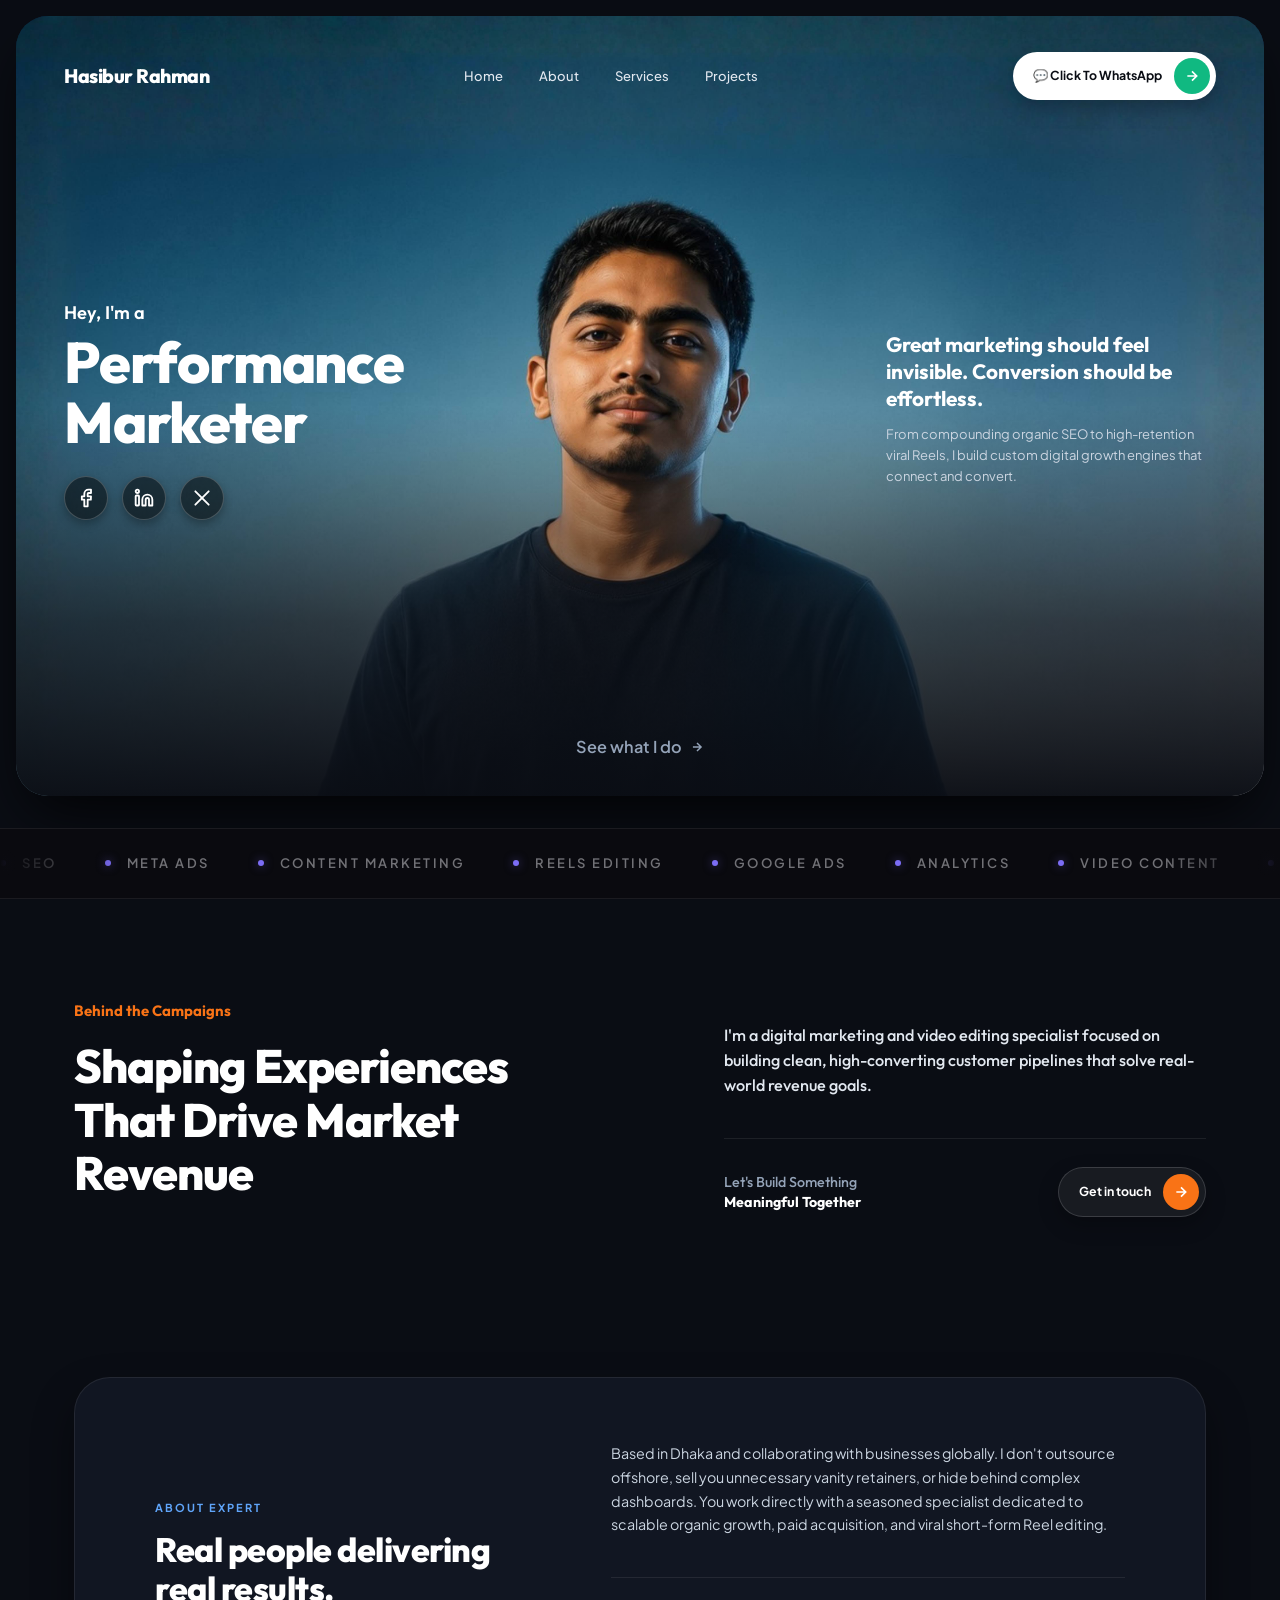
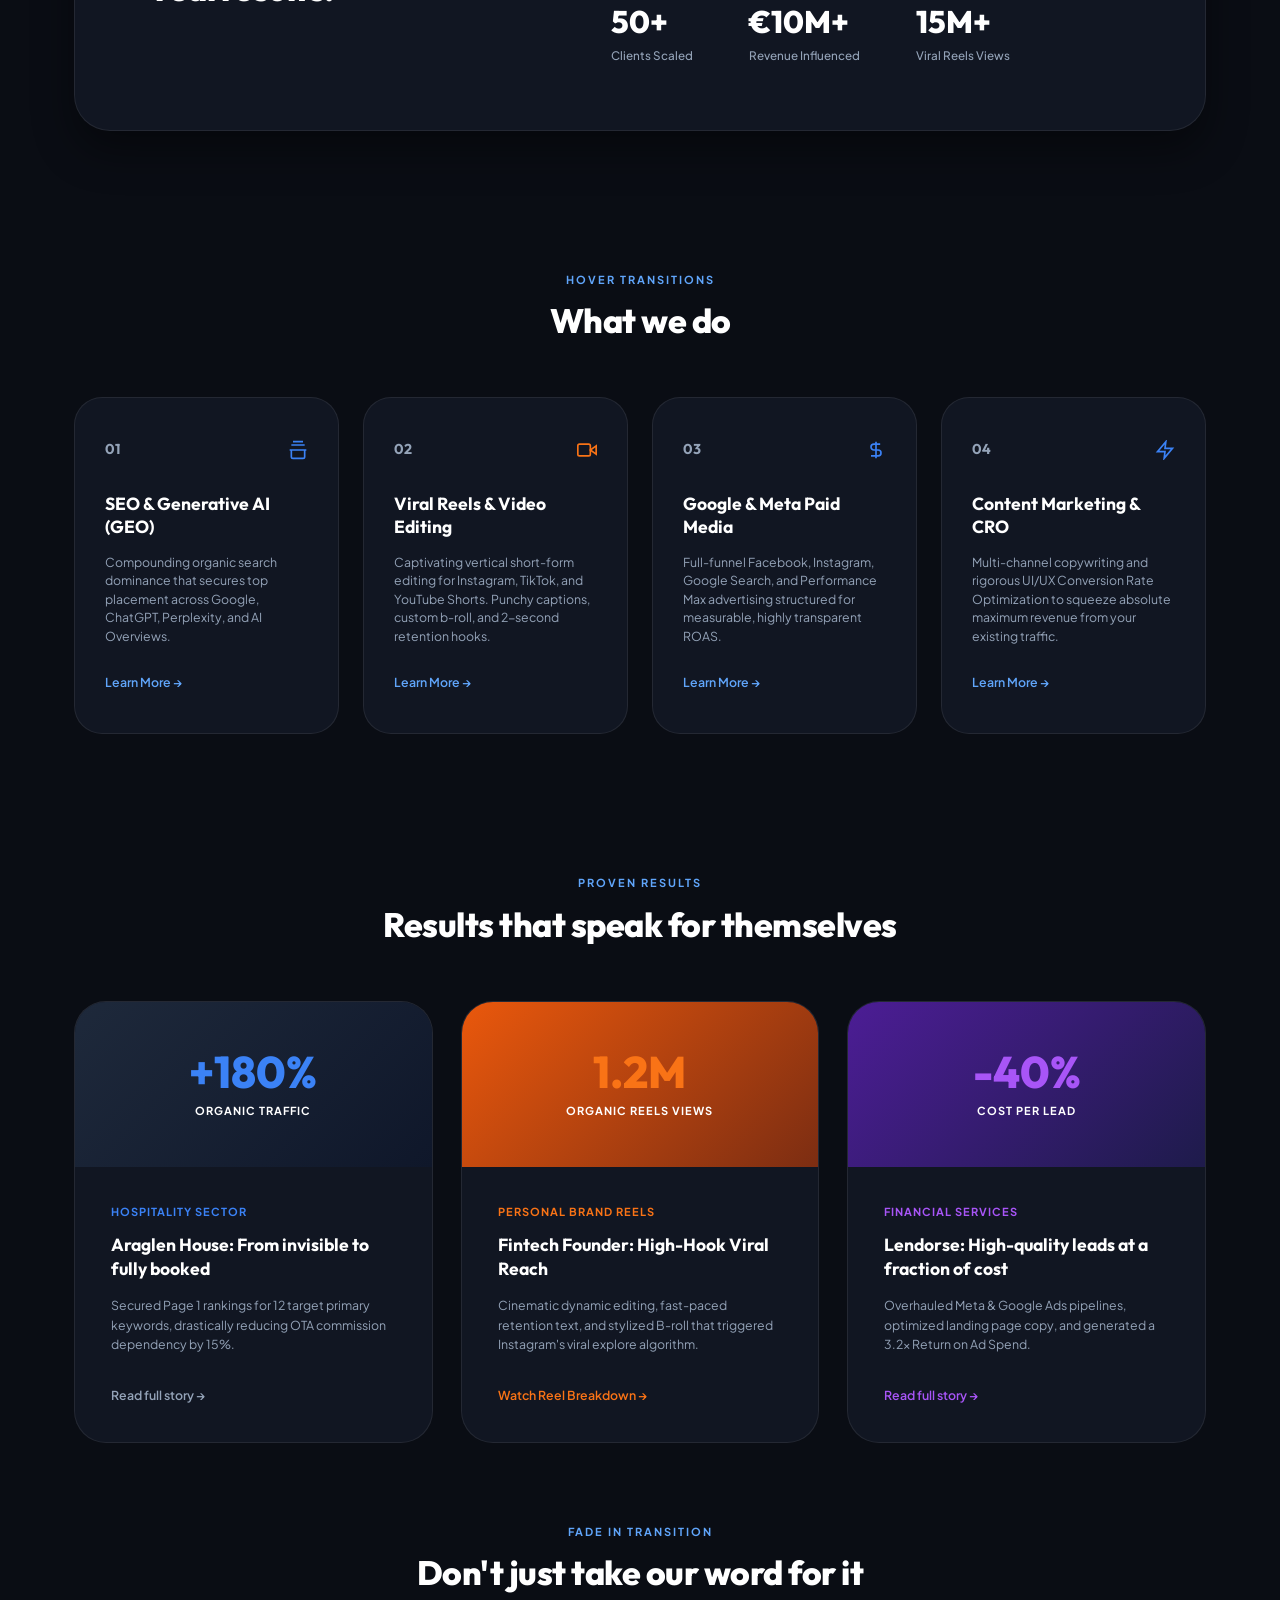
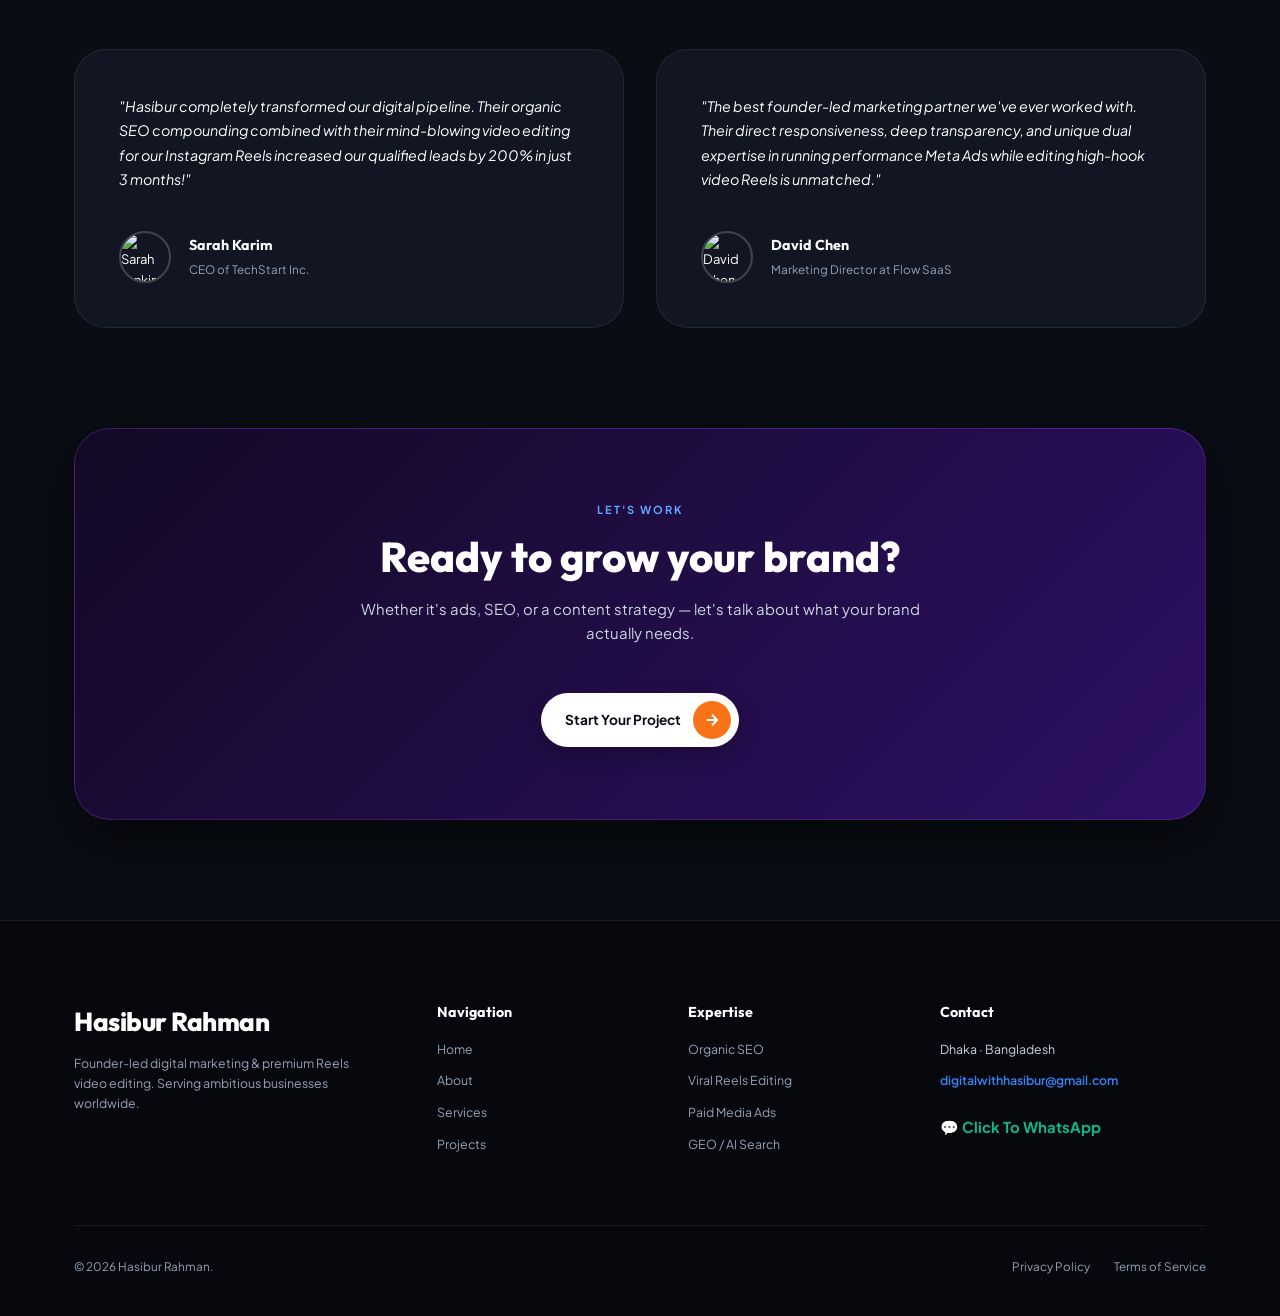
==== index.html @ 4df917c3 "Add files via upload" ====
<!DOCTYPE html>
<html lang="en">

<head>
  <meta charset="UTF-8">
  <meta name="viewport" content="width=device-width, initial-scale=1.0">
  <title>Hasibur Rahman — Digital Marketing & Viral Reels Expert</title>

  <!-- Main Stylesheet -->
  <link rel="stylesheet" href="./css/style.css">

  <!-- Favicon -->
  <link rel="icon" type="image/png" href="./assets/favicon.png">
</head>

<body>

  <!-- --- HERO BANNER SECTION --- -->
  <section class="hero-wrapper-section">
    <div class="hero-banner-card">

      <!-- User's Original Picture as Majestic Backdrop -->
      <img src="./assets/final.png" alt="Digital Marketing and Reels Expert" class="hero-bg-img">

      <!-- Subtle bottom gradient to blend smoothly into website body -->
      <div class="hero-bottom-gradient"></div>

      <!-- Content Overlay Layer -->
      <div class="hero-content-wrapper">

        <!-- Navbar -->
        <header class="hero-navbar">
          <a href="#" class="hero-logo">Hasibur Rahman</a>

          <nav class="hero-nav-links">
            <a href="#">Home</a>
            <a href="#about">About</a>
            <a href="#services">Services</a>
            <a href="#work">Projects</a>
          </nav>

          <div class="hero-nav-right">
            <a href="https://wa.me/8801719730099" target="_blank" class="hero-cta-btn">
              <span>💬 Click To WhatsApp</span>
              <span class="btn-circle-orange" style="background: #10b981;">
                <svg xmlns="http://www.w3.org/2000/svg" width="16" height="16" viewBox="0 0 24 24" fill="none"
                  stroke="currentColor" stroke-width="2.5">
                  <path d="M5 12h14M12 5l7 7-7 7" />
                </svg>
              </span>
            </a>

            <!-- Mobile Hamburger Toggler (Hidden on Desktop) -->
            <button class="mobile-hamburger-btn" aria-label="Toggle Navigation Menu">
              <svg xmlns="http://www.w3.org/2000/svg" width="24" height="24" viewBox="0 0 24 24" fill="none"
                stroke="currentColor" stroke-width="2">
                <path stroke-linecap="round" stroke-linejoin="round" d="M4 6h16M4 12h16M4 18h16" />
              </svg>
            </button>
          </div>
        </header>

        <!-- Expandable Mobile Dropdown Menu -->
        <div class="mobile-dropdown-menu">
          <a href="#" class="dropdown-link">Home</a>
          <a href="#about" class="dropdown-link">About</a>
          <a href="#services" class="dropdown-link">Services</a>
          <a href="#work" class="dropdown-link">Projects</a>
        </div>

        <!-- Middle Hey Row -->
        <div class="hero-body-row">

          <!-- Left Header Text & Social Media Handles -->
          <div class="hero-left-box">
            <p class="hey-text">Hey, I'm a</p>
            <h1 class="main-hero-title">Performance<br class="desktop-br">Marketer</h1>

            <!-- ── Bulletproof Social Media Handles for InfinityFree ── -->
            <div class="social-buttons-container">
              <!-- Facebook -->
              <a href="https://www.facebook.com/hasibur049/" target="_blank" class="social-btn"
                aria-label="Facebook Profile" title="Facebook">
                <svg xmlns="http://www.w3.org/2000/svg" width="18" height="18" viewBox="0 0 24 24" fill="none"
                  stroke="currentColor" stroke-width="2">
                  <path d="M18 2h-3a5 5 0 0 0-5 5v3H7v4h3v8h4v-8h3.8l.2-4h-4V7a1 1 0 0 1 1-1h3z"></path>
                </svg>
                <!-- Bulletproof pure white fallback text if InfinityFree strips SVGs -->
                <span class="social-fallback-text">f</span>
              </a>

              <!-- LinkedIn -->
              <a href="https://www.linkedin.com/in/hasiburdigital/" target="_blank" class="social-btn"
                aria-label="LinkedIn Profile" title="LinkedIn">
                <svg xmlns="http://www.w3.org/2000/svg" width="18" height="18" viewBox="0 0 24 24" fill="none"
                  stroke="currentColor" stroke-width="2">
                  <path d="M16 8a6 6 0 0 1 6 6v7h-4v-7a2 2 0 0 0-2-2 2 2 0 0 0-2 2v7h-4v-7a6 6 0 0 1 6-6z"></path>
                  <rect x="2" y="9" width="4" height="12" rx="1"></rect>
                  <circle cx="4" cy="4" r="2"></circle>
                </svg>
                <span class="social-fallback-text">in</span>
              </a>

              <!-- Twitter / X -->
              <a href="https://twitter.com/twitt_shanto" target="_blank" class="social-btn"
                aria-label="X Twitter Handle" title="X">
                <svg xmlns="http://www.w3.org/2000/svg" width="18" height="18" viewBox="0 0 24 24" fill="none"
                  stroke="currentColor" stroke-width="2">
                  <path d="M4 4l16 16" />
                  <path d="M4 20L20 4" />
                </svg>
                <span class="social-fallback-text">𝕏</span>
              </a>
            </div>
          </div>

          <!-- Scaled Center flex spacer to keep the portrait 100% clear -->
          <div class="hero-center-spacer"></div>

          <!-- Right Philosophy Text -->
          <div class="hero-right-box">
            <h3 class="right-title">Great marketing should feel invisible. Conversion should be effortless.</h3>
            <p class="right-desc">
              From compounding organic SEO to high-retention viral Reels, I build custom digital growth engines that
              connect and convert.
            </p>
          </div>

        </div>

        <!-- Bottom Row Layer -->
        <div class="hero-footer-row">
          <div class="hero-actions">
            <a href="#services" class="btn-ghost">
              See what I do
              <svg width="14" height="14" fill="none" stroke="currentColor" stroke-width="2.5" viewBox="0 0 24 24">
                <path d="M5 12h14M12 5l7 7-7 7" />
              </svg>
            </a>
          </div>
        </div>

      </div>

    </div>
  </section>

  <!-- SERVICES STRIP -->
  <div class="services-strip">
    <div class="strip-inner" id="strip">
      <span class="strip-item"><span class="strip-dot"></span>SEO</span>
      <span class="strip-item"><span class="strip-dot"></span>Meta Ads</span>
      <span class="strip-item"><span class="strip-dot"></span>Content Marketing</span>
      <span class="strip-item"><span class="strip-dot"></span>Reels Editing</span>
      <span class="strip-item"><span class="strip-dot"></span>Google Ads</span>
      <span class="strip-item"><span class="strip-dot"></span>Analytics</span>
      <span class="strip-item"><span class="strip-dot"></span>Video Content</span>
      <!-- Duplicate set for seamless loop -->
      <span class="strip-item"><span class="strip-dot"></span>SEO</span>
      <span class="strip-item"><span class="strip-dot"></span>Meta Ads</span>
      <span class="strip-item"><span class="strip-dot"></span>Content Marketing</span>
      <span class="strip-item"><span class="strip-dot"></span>Reels Editing</span>
      <span class="strip-item"><span class="strip-dot"></span>Google Ads</span>
      <span class="strip-item"><span class="strip-dot"></span>Analytics</span>
      <span class="strip-item"><span class="strip-dot"></span>Video Content</span>
    </div>
  </div>

  <!-- --- SECTION 1: BEHIND THE CAMPAIGNS --- -->
  <section class="behind-campaigns-section">
    <div class="container behind-grid">

      <div class="behind-left">
        <div class="behind-tag">Behind the Campaigns</div>
        <h2 class="behind-title">Shaping Experiences That Drive Market Revenue</h2>
      </div>

      <div class="behind-right">
        <p class="behind-desc">
          I'm a digital marketing and video editing specialist focused on building clean, high-converting customer
          pipelines that solve real-world revenue goals.
        </p>

        <div class="build-together-box">
          <div>
            <h6>Let's Build Something</h6>
            <h6 style="color: white; font-weight: 700;">Meaningful Together</h6>
          </div>

          <a href="#" class="hero-cta-btn open-modal" data-topic="Strategy Request"
            style="background: rgba(255,255,255,0.06); color: white; border: 1px solid rgba(255,255,255,0.15);">
            <span>Get in touch</span>
            <span class="btn-circle-orange">
              <svg xmlns="http://www.w3.org/2000/svg" width="16" height="16" viewBox="0 0 24 24" fill="none"
                stroke="currentColor" stroke-width="2.5">
                <path d="M5 12h14M12 5l7 7-7 7" />
              </svg>
            </span>
          </a>
        </div>
      </div>

    </div>
  </section>

  <!-- --- ABOUT SECTION --- -->
  <section id="about" class="minimal-about-section">
    <div class="container">
      <div class="about-minimal-card">

        <div>
          <span class="mini-tag">About Expert</span>
          <h2 class="minimal-section-title">Real people delivering real results.</h2>
        </div>

        <div>
          <p class="minimal-text-lead">
            Based in Dhaka and collaborating with businesses globally. I don't outsource offshore, sell you unnecessary
            vanity retainers, or hide behind complex dashboards. You work directly with a seasoned specialist dedicated
            to scalable organic growth, paid acquisition, and viral short-form Reel editing.
          </p>

          <!-- Minimal 3 Stat Row -->
          <div class="minimal-stats-row">
            <div class="m-stat">
              <h4>50+</h4>
              <span>Clients Scaled</span>
            </div>
            <div class="m-stat">
              <h4>€10M+</h4>
              <span>Revenue Influenced</span>
            </div>
            <div class="m-stat">
              <h4>15M+</h4>
              <span>Viral Reels Views</span>
            </div>
          </div>
        </div>

      </div>
    </div>
  </section>

  <!-- --- FEATURED SERVICES --- -->
  <section id="services" class="services-minimal-section">
    <div class="container">

      <div class="minimal-section-header">
        <span class="mini-tag">Hover Transitions</span>
        <h2 class="minimal-section-title">What we do</h2>
      </div>

      <!-- 4 Clean Minimal Cards -->
      <div class="services-minimal-grid">

        <div class="service-min-card open-modal" data-topic="SEO & Generative AI">
          <div class="s-card-top">
            <span class="s-num">01</span>
            <span class="s-icon"><svg xmlns="http://www.w3.org/2000/svg" width="20" height="20" viewBox="0 0 24 24"
                fill="none" stroke="currentColor" stroke-width="2">
                <path d="M2 12h20M20 12v8a2 2 0 0 1-2 2H6a2 2 0 0 1-2-2v-8M4 6h16M6 2h12" />
              </svg></span>
          </div>
          <div>
            <h4 class="s-title">SEO & Generative AI (GEO)</h4>
            <p class="s-desc">Compounding organic search dominance that secures top placement across Google, ChatGPT,
              Perplexity, and AI Overviews.</p>
          </div>
          <span class="s-link">Learn More &rarr;</span>
        </div>

        <div class="service-min-card open-modal" data-topic="Viral Reels & Video Editing">
          <div class="s-card-top">
            <span class="s-num">02</span>
            <span class="s-icon" style="color: var(--btn-orange);"><svg xmlns="http://www.w3.org/2000/svg" width="20"
                height="20" viewBox="0 0 24 24" fill="none" stroke="currentColor" stroke-width="2">
                <polygon points="23 7 16 12 23 17 23 7" />
                <rect x="1" y="5" width="15" height="14" rx="2" ry="2" />
              </svg></span>
          </div>
          <div>
            <h4 class="s-title">Viral Reels & Video Editing</h4>
            <p class="s-desc">Captivating vertical short-form editing for Instagram, TikTok, and YouTube Shorts. Punchy
              captions, custom b-roll, and 2-second retention hooks.</p>
          </div>
          <span class="s-link">Learn More &rarr;</span>
        </div>

        <div class="service-min-card open-modal" data-topic="Google Ads & Meta Paid Media">
          <div class="s-card-top">
            <span class="s-num">03</span>
            <span class="s-icon"><svg xmlns="http://www.w3.org/2000/svg" width="20" height="20" viewBox="0 0 24 24"
                fill="none" stroke="currentColor" stroke-width="2">
                <path d="M12 2v20M17 5H9.5a3.5 3.5 0 0 0 0 7h5a3.5 3.5 0 0 1 0 7H6" />
              </svg></span>
          </div>
          <div>
            <h4 class="s-title">Google & Meta Paid Media</h4>
            <p class="s-desc">Full-funnel Facebook, Instagram, Google Search, and Performance Max advertising structured
              for measurable, highly transparent ROAS.</p>
          </div>
          <span class="s-link">Learn More &rarr;</span>
        </div>

        <div class="service-min-card open-modal" data-topic="Content & CRO Pipeline">
          <div class="s-card-top">
            <span class="s-num">04</span>
            <span class="s-icon"><svg xmlns="http://www.w3.org/2000/svg" width="20" height="20" viewBox="0 0 24 24"
                fill="none" stroke="currentColor" stroke-width="2">
                <path d="M13 2L3 14h9l-1 8 10-12h-9l1-8z" />
              </svg></span>
          </div>
          <div>
            <h4 class="s-title">Content Marketing & CRO</h4>
            <p class="s-desc">Multi-channel copywriting and rigorous UI/UX Conversion Rate Optimization to squeeze
              absolute maximum revenue from your existing traffic.</p>
          </div>
          <span class="s-link">Learn More &rarr;</span>
        </div>

      </div>

    </div>
  </section>

  <!-- --- CASE STUDIES & REELS BREAKDOWNS --- -->
  <section id="work" class="work-minimal-section">
    <div class="container">

      <div class="minimal-section-header">
        <span class="mini-tag">Proven Results</span>
        <h2 class="minimal-section-title">Results that speak for themselves</h2>
      </div>

      <!-- 3 Ultra-Clean Cards -->
      <div class="work-minimal-grid">

        <!-- Case Study 1 -->
        <div class="w-min-card open-modal" data-topic="Case Study: Araglen House">
          <div class="w-min-top" style="background: linear-gradient(135deg, #1e293b 0%, #0f172a 100%);">
            <span class="w-highlight">+180%</span>
            <span class="w-sub">Organic Traffic</span>
          </div>
          <div class="w-min-body">
            <div>
              <span class="w-sector">Hospitality Sector</span>
              <h4 class="w-min-title">Araglen House: From invisible to fully booked</h4>
              <p class="w-min-desc">Secured Page 1 rankings for 12 target primary keywords, drastically reducing OTA
                commission dependency by 15%.</p>
            </div>
            <span class="w-min-link">Read full story &rarr;</span>
          </div>
        </div>

        <!-- Case Study 2 -->
        <div class="w-min-card open-modal" data-topic="Reels Breakdown: Tech Influencer">
          <div class="w-min-top" style="background: linear-gradient(135deg, #ea580c 0%, #7c2d12 100%);">
            <span class="w-highlight" style="color: var(--btn-orange);">1.2M</span>
            <span class="w-sub">Organic Reels Views</span>
          </div>
          <div class="w-min-body">
            <div>
              <span class="w-sector" style="color: var(--btn-orange);">Personal Brand Reels</span>
              <h4 class="w-min-title">Fintech Founder: High-Hook Viral Reach</h4>
              <p class="w-min-desc">Cinematic dynamic editing, fast-paced retention text, and stylized B-roll that
                triggered Instagram's viral explore algorithm.</p>
            </div>
            <span class="w-min-link" style="color: var(--btn-orange);">Watch Reel Breakdown &rarr;</span>
          </div>
        </div>

        <!-- Case Study 3 -->
        <div class="w-min-card open-modal" data-topic="Case Study: Lendorse">
          <div class="w-min-top" style="background: linear-gradient(135deg, #4c1d95 0%, #1e1b4b 100%);">
            <span class="w-highlight" style="color: #a855f7;">-40%</span>
            <span class="w-sub">Cost Per Lead</span>
          </div>
          <div class="w-min-body">
            <div>
              <span class="w-sector" style="color: #a855f7;">Financial Services</span>
              <h4 class="w-min-title">Lendorse: High-quality leads at a fraction of cost</h4>
              <p class="w-min-desc">Overhauled Meta & Google Ads pipelines, optimized landing page copy, and generated a
                3.2x Return on Ad Spend.</p>
            </div>
            <span class="w-min-link" style="color: #a855f7;">Read full story &rarr;</span>
          </div>
        </div>

      </div>

    </div>
  </section>

  <!-- --- TESTIMONIALS --- -->
  <section class="testimonials-minimal-section">
    <div class="container">

      <div class="minimal-section-header">
        <span class="mini-tag">Fade In Transition</span>
        <h2 class="minimal-section-title">Don't just take our word for it</h2>
      </div>

      <div class="testimonials-minimal-grid">

        <div class="t-min-card">
          <p class="t-quote">
            "Hasibur completely transformed our digital pipeline. Their organic SEO compounding combined with their
            mind-blowing video editing for our Instagram Reels increased our qualified leads by 200% in just 3 months!"
          </p>
          <div class="t-author">
            <img src="https://images.unsplash.com/photo-1573496359142-b8d87734a5a2?auto=format&fit=crop&w=120&q=80"
              alt="Sarah Jenkins">
            <div>
              <h6>Sarah Karim</h6>
              <span>CEO of TechStart Inc.</span>
            </div>
          </div>
        </div>

        <div class="t-min-card">
          <p class="t-quote">
            "The best founder-led marketing partner we've ever worked with. Their direct responsiveness, deep
            transparency, and unique dual expertise in running performance Meta Ads while editing high-hook video Reels
            is unmatched."
          </p>
          <div class="t-author">
            <img src="https://images.unsplash.com/photo-1560250097-0b93528c311a?auto=format&fit=crop&w=120&q=80"
              alt="David Chen">
            <div>
              <h6>David Chen</h6>
              <span>Marketing Director at Flow SaaS</span>
            </div>
          </div>
        </div>

      </div>

    </div>
  </section>

  <!-- --- CALL TO ACTION --- -->
  <section class="cta-minimal-section">
    <div class="container">
      <div class="cta-minimal-banner">
        <span class="mini-tag">Let's work</span>
        <h2 class="cta-min-title">Ready to grow your brand?</h2>
        <p class="cta-min-desc">Whether it's ads, SEO, or a content strategy — let's talk about what your brand actually needs.</p>

        <a href="#" class="hero-cta-btn open-modal" data-topic="Free Marketing & Reels Audit"
          style="padding: 8px 8px 8px 24px; font-size: 1.05rem; margin-top: 16px;">
          <span>Start Your Project</span>
          <span class="btn-circle-orange" style="width: 38px; height: 38px;">
            <svg xmlns="http://www.w3.org/2000/svg" width="18" height="18" viewBox="0 0 24 24" fill="none"
              stroke="currentColor" stroke-width="2.5">
              <path d="M5 12h14M12 5l7 7-7 7" />
            </svg>
          </span>
        </a>

      </div>
    </div>
  </section>

  <!-- --- FOOTER --- -->
  <footer class="minimal-footer">
    <div class="container">
      <div class="m-footer-top">
        <!-- Column 1: Founder Brand -->
        <div class="m-footer-brand">
          <a href="#" class="hero-logo" style="font-size: 2rem; color: white;">Hasibur Rahman</a>
          <p style="color: var(--text-muted); font-size: 0.95rem; margin-top: 12px; max-width: 280px;">
            Founder-led digital marketing & premium Reels video editing. Serving ambitious businesses worldwide.
          </p>
        </div>

        <!-- Column 2: Navigation -->
        <div class="m-footer-links">
          <h6>Navigation</h6>
          <a href="#">Home</a>
          <a href="#about">About</a>
          <a href="#services">Services</a>
          <a href="#work">Projects</a>
        </div>

        <!-- Column 3: Expertise -->
        <div class="m-footer-links">
          <h6>Expertise</h6>
          <a href="#" class="open-modal" data-topic="Organic SEO">Organic SEO</a>
          <a href="#" class="open-modal" data-topic="Viral Reels Editing">Viral Reels Editing</a>
          <a href="#" class="open-modal" data-topic="Paid Media Ads">Paid Media Ads</a>
          <a href="#" class="open-modal" data-topic="GEO / AI Search">GEO / AI Search</a>
        </div>

        <!-- Column 4: Contact -->
        <div class="m-footer-links">
          <h6>Contact</h6>
          <span style="color: #cbd5e1;">Dhaka · Bangladesh</span>
          <a href="mailto:digitalwithhasibur@gmail.com"
            style="color: var(--primary); font-weight: 600;">digitalwithhasibur@gmail.com</a>
          <!-- Direct WhatsApp Link -->
          <span>
            <a href="https://wa.me/8801719730099" target="_blank"
              style="color: #10b981; font-weight: 700; font-size: 1.15rem; margin-top: 12px; display: inline-flex; align-items: center; gap: 8px; text-decoration: none;">
              💬 Click To WhatsApp
            </a>
          </span>

        </div>
      </div>

      <div class="m-footer-bottom">
        <div>&copy; 2026 Hasibur Rahman.</div>
        <div style="display: flex; gap: 24px;">
          <a href="#">Privacy Policy</a>
          <a href="#">Terms of Service</a>
        </div>
      </div>
    </div>
  </footer>

  <!-- --- FREE AUDIT / CONTACT MODAL --- -->
  <div id="audit-modal" class="modal">
    <div class="modal-content">
      <button class="modal-close" aria-label="Close modal">&times;</button>

      <h3 class="modal-title">Get Your Free Strategy Audit</h3>
      <p class="modal-desc">Tell me about your business and goals. I personally review your channels and record a customized video breakdown.</p>

      <form id="free-audit-form" class="audit-form">
        <div class="form-group">
          <label for="audit-name">Your Name</label>
          <input type="text" id="audit-name" class="form-control" placeholder="e.g., Sarah Karim" required>
        </div>

        <div class="form-group">
          <label for="audit-email">Work Email</label>
          <input type="email" id="audit-email" class="form-control" placeholder="sarah@yourcompany.com" required>
        </div>

        <div class="form-group">
          <label for="audit-url">Website URL or Instagram / Target Channel</label>
          <input type="text" id="audit-url" class="form-control" placeholder="https://yourcompany.com" required>
        </div>

        <div class="form-group">
          <label for="audit-service">Primary Growth Objective</label>
          <select id="audit-service" class="form-control">
            <option value="Full-Stack Marketing Growth">Full-Stack Marketing Growth</option>
            <option value="Viral Reels & Short-Form Video Editing">Viral Reels & Short-Form Video Editing</option>
            <option value="Compounding Organic Search (SEO / GEO)">Compounding Organic Search (SEO / GEO)</option>
            <option value="Google Ads & Meta Paid Media">Google Ads & Meta Paid Media</option>
          </select>
        </div>

        <div class="form-group">
          <label for="audit-notes">Anything specific you'd like me to look at?</label>
          <textarea id="audit-notes" class="form-control" rows="3"
            placeholder="Tell me about your current acquisition bottlenecks..."></textarea>
        </div>

        <button type="submit" class="btn btn-primary"
          style="margin-top: 10px; width: 100%; padding: 14px; font-size: 1.05rem; border-radius: 100px;">
          Request Free Custom Audit →
        </button>
      </form>

      <!-- Success State -->
      <div class="form-success">
        <div class="success-icon">✓</div>
        <h4 style="font-family: var(--font-heading); font-size: 1.8rem; color: white; margin-bottom: 12px;">Audit Requested Successfully!</h4>
        <p style="color: var(--text-muted); font-size: 1rem; margin-bottom: 24px; line-height: 1.6;">
          I have received your details. I will thoroughly review your target channels and send a personalized recorded video breakdown to your email within 24 hours.
        </p>
        <button class="btn btn-secondary" onclick="document.querySelector('.modal-close').click();" style="padding: 12px 32px;">Close Window</button>
      </div>

    </div>
  </div>

  <!-- Local Script -->
  <script src="./js/script.js"></script>
</body>

</html>
---- css/style.css ----
@charset "UTF-8";
@import url('https://fonts.googleapis.com/css2?family=Plus+Jakarta+Sans:wght@300;400;500;600;700;800&family=Outfit:wght@400;500;600;700;800&display=swap');

/* --- CSS VARIABLES & GLOBALS --- */
:root {
  --bg-main: #0a0d14;
  --bg-card: #111622;
  --bg-card-hover: #181f30;
  
  --text-main: #ffffff;
  --text-muted: #94a3b8;
  --text-accent: #60a5fa;
  
  --primary: #3b82f6;
  --gradient-brand: linear-gradient(135deg, #3b82f6 0%, #8b5cf6 100%);
  
  --btn-orange: #f97316;
  --btn-orange-hover: #ea580c;
  
  --border-color: rgba(255, 255, 255, 0.08);
  --border-color-hover: rgba(255, 255, 255, 0.2);
  
  --font-heading: 'Outfit', 'Plus Jakarta Sans', -apple-system, sans-serif;
  --font-body: 'Plus Jakarta Sans', -apple-system, sans-serif;

  /* Services strip specific */
  --strip-bg: #0a0a0f;
  --strip-border: rgba(255,255,255,0.07);
  --strip-muted: rgba(240,240,245,0.45);
  --strip-accent: #7c6df5;
}

*, *::before, *::after {
  margin: 0;
  padding: 0;
  box-sizing: border-box;
}

/* Scaled down global font size so 100% zoom looks sleek and professional */
html {
  font-size: 13px;
  scroll-behavior: smooth;
  background-color: var(--bg-main);
}

body {
  font-family: var(--font-body);
  background-color: var(--bg-main);
  color: var(--text-main);
  line-height: 1.6;
  overflow-x: hidden;
  width: 100%;
  position: relative;
  -webkit-font-smoothing: antialiased;
}

::-webkit-scrollbar {
  width: 8px;
}
::-webkit-scrollbar-track {
  background: var(--bg-main);
}
::-webkit-scrollbar-thumb {
  background: #1e293b;
  border-radius: 4px;
}
::-webkit-scrollbar-thumb:hover {
  background: var(--primary);
}

.container {
  max-width: 1180px;
  margin: 0 auto;
  padding: 0 24px;
  position: relative;
  z-index: 1;
}

/* Buttons */
.btn {
  display: inline-flex;
  align-items: center;
  justify-content: center;
  gap: 10px;
  padding: 12px 24px;
  border-radius: 100px;
  font-weight: 600;
  font-size: 0.95rem;
  cursor: pointer;
  transition: all 0.3s cubic-bezier(0.4, 0, 0.2, 1);
  text-decoration: none;
  border: none;
  font-family: var(--font-body);
}

.btn-primary {
  background: var(--gradient-brand);
  color: white;
  box-shadow: 0 8px 20px -4px rgba(99, 102, 241, 0.4);
}

.btn-primary:hover {
  transform: translateY(-2px);
  box-shadow: 0 12px 25px -4px rgba(99, 102, 241, 0.6);
}

.btn-secondary {
  background: rgba(255, 255, 255, 0.08);
  color: white;
  border: 1px solid var(--border-color);
}

.btn-secondary:hover {
  background: rgba(255, 255, 255, 0.15);
  border-color: rgba(255, 255, 255, 0.3);
  transform: translateY(-2px);
}

.hero-actions {
  display: flex;
  gap: 14px;
  align-items: center;
  flex-wrap: wrap;
  justify-content: center;
}

.btn-ghost {
  color: var(--text-muted);
  font-size: 1.25rem;
  font-weight: 600;
  text-decoration: none;
  display: inline-flex;
  align-items: center;
  gap: 8px;
  transition: color 0.2s, transform 0.2s;
}

.btn-ghost:hover { 
  color: white; 
}
.btn-ghost svg { 
  transition: transform 0.2s; 
}
.btn-ghost:hover svg { 
  transform: translateX(4px); 
}

/* --- HERO BANNER SECTION --- */
.hero-wrapper-section {
  padding: 16px 16px 0 16px;
  width: 100%;
  display: flex;
  justify-content: center;
}

.hero-banner-card {
  width: 100%;
  max-width: 1280px;
  aspect-ratio: 1440 / 900;
  min-height: 720px;
  height: auto;
  max-height: none;
  border-radius: 32px;
  position: relative;
  overflow: hidden;
  box-shadow: 0 25px 60px -15px rgba(0, 0, 0, 0.9);
  background: linear-gradient(180deg, #09203f 0%, #06101f 100%);
  display: flex;
  flex-direction: column;
}

.hero-bg-img {
  position: absolute;
  top: 0;
  left: 0;
  width: 100%;
  height: 100%;
  object-fit: cover;
  object-position: center top;
  z-index: 1;
  pointer-events: none;
}

.hero-bottom-gradient {
  position: absolute;
  bottom: 0;
  left: 0;
  width: 100%;
  height: 50%;
  background: linear-gradient(180deg, rgba(10, 13, 20, 0) 0%, rgba(10, 13, 20, 0.65) 55%, rgba(10, 13, 20, 0.96) 100%);
  z-index: 2;
  pointer-events: none;
}

.hero-content-wrapper {
  position: relative;
  z-index: 3;
  display: flex;
  flex-direction: column;
  justify-content: flex-start;
  gap: 40px;
  flex: 1;
  padding: 36px 48px;
}

/* Navbar */
.hero-navbar {
  display: flex;
  align-items: center;
  justify-content: space-between;
  width: 100%;
}

.hero-logo {
  font-family: var(--font-heading);
  font-size: 1.5rem;
  font-weight: 800;
  color: white;
  text-decoration: none;
  letter-spacing: -0.5px;
}

.hero-nav-links {
  display: flex;
  align-items: center;
  gap: 36px;
  list-style: none;
}

.hero-nav-links a {
  color: #e2e8f0;
  text-decoration: none;
  font-weight: 500;
  font-size: 1rem;
  transition: color 0.2s ease;
}

.hero-nav-links a:hover {
  color: var(--primary);
}

.hero-nav-right {
  display: flex;
  align-items: center;
  gap: 16px;
}

/* DESKTOP VIEW: Hide Mobile Menu Elements */
.mobile-hamburger-btn,
.mobile-dropdown-menu {
  display: none !important;
}

@media (min-width: 769px) {
  .mobile-hamburger-btn,
  .mobile-dropdown-menu {
    display: none !important;
  }
}

.hero-cta-btn {
  display: inline-flex;
  align-items: center;
  gap: 12px;
  background: white;
  color: #0a0d14;
  padding: 6px 6px 6px 20px;
  border-radius: 100px;
  font-weight: 700;
  font-size: 0.95rem;
  text-decoration: none;
  transition: all 0.3s ease;
  box-shadow: 0 8px 20px rgba(0,0,0,0.25);
  white-space: nowrap;
}

.hero-cta-btn:hover {
  transform: translateY(-2px);
  box-shadow: 0 12px 25px rgba(0,0,0,0.35);
}

.btn-circle-orange {
  width: 36px;
  height: 36px;
  background: var(--btn-orange);
  color: white;
  border-radius: 50%;
  display: flex;
  align-items: center;
  justify-content: center;
  font-weight: bold;
  font-size: 1.1rem;
  flex-shrink: 0;
}

/* Middle Hey Row */
.hero-body-row {
  display: flex;
  justify-content: space-between;
  align-items: center;
  width: 100%;
  flex: 1;
  margin-top: auto;
  margin-bottom: auto;
}

.hero-left-box {
  max-width: 380px;
  text-align: left;
}

.hey-text {
  font-family: var(--font-heading);
  font-size: 1.4rem;
  font-weight: 600;
  color: white;
  margin-bottom: 4px;
}

.main-hero-title {
  font-family: var(--font-heading);
  font-size: 4.4rem;
  font-weight: 800;
  color: white;
  line-height: 1.05;
  letter-spacing: -1.2px;
}

/* --- Bulletproof Social Media Buttons for InfinityFree --- */
.social-buttons-container {
  display: flex;
  gap: 14px;
  margin-top: 24px;
}

.social-btn {
  display: inline-flex;
  align-items: center;
  justify-content: center;
  width: 44px;
  height: 44px;
  border-radius: 50%;
  border: 1px solid rgba(255, 255, 255, 0.2);
  background: rgba(0, 0, 0, 0.5);
  color: #ffffff !important;
  text-decoration: none !important;
  transition: all 0.25s ease;
  flex-shrink: 0;
  box-shadow: 0 4px 10px rgba(0,0,0,0.3);
  position: relative;
}

.social-btn:hover {
  background: var(--primary) !important;
  border-color: var(--primary) !important;
  color: #ffffff !important;
  transform: translateY(-3px);
  box-shadow: 0 10px 20px rgba(59, 130, 246, 0.5);
}

.social-btn:active {
  transform: translateY(0px);
  box-shadow: none;
}

/* Force everything inside social button to be absolutely pure white */
.social-btn * {
  color: #ffffff !important;
  fill: none !important;
  text-decoration: none !important;
}

/* SVG styling */
.social-btn svg {
  width: 20px;
  height: 20px;
  stroke-width: 2.2;
  stroke-linecap: round;
  stroke-linejoin: round;
  display: block;
}

/* Hide the backup fallback text when the SVG is working perfectly */
.social-btn svg + .social-fallback-text {
  display: none !important;
}

/* If InfinityFree's cPanel or file manager deleted your SVG, display this pristine white icon text */
.social-fallback-text {
  font-family: var(--font-heading);
  font-size: 1.2rem;
  font-weight: 800;
  color: #ffffff !important;
  line-height: 1;
  display: inline-flex;
  align-items: center;
  justify-content: center;
}

.hero-center-spacer {
  flex: 1;
  min-width: 220px;
}

.hero-right-box {
  max-width: 330px;
  text-align: left;
}

.right-title {
  font-family: var(--font-heading);
  font-size: 1.6rem;
  font-weight: 700;
  color: white;
  line-height: 1.3;
  margin-bottom: 12px;
}

.right-desc {
  font-size: 1rem;
  color: #cbd5e1;
  line-height: 1.6;
}

/* Hero Bottom Row */
.hero-footer-row {
  width: 100%;
  padding-top: 16px;
  margin-top: auto;
}

/* --- SERVICES STRIP --- */
.services-strip {
  margin-top: 32px;
  border-top: 1px solid var(--strip-border);
  border-bottom: 1px solid var(--strip-border);
  padding: 24px 0;
  overflow: hidden;
  position: relative;
  background: var(--strip-bg);
}

/* Fade masks on left & right edges */
.services-strip::before,
.services-strip::after {
  content: '';
  position: absolute;
  top: 0;
  bottom: 0;
  width: 120px;
  z-index: 2;
  pointer-events: none;
}

.services-strip::before {
  left: 0;
  background: linear-gradient(to right, var(--strip-bg), transparent);
}

.services-strip::after {
  right: 0;
  background: linear-gradient(to left, var(--strip-bg), transparent);
}

.strip-inner {
  display: flex;
  gap: 48px;
  white-space: nowrap;
  animation: marquee 24s linear infinite;
  width: max-content;
}

.strip-inner:hover {
  animation-play-state: paused;
}

.strip-item {
  font-size: 13px;
  font-weight: 600;
  letter-spacing: 2.5px;
  text-transform: uppercase;
  color: var(--strip-muted);
  display: inline-flex;
  align-items: center;
  gap: 16px;
  flex-shrink: 0;
  transition: color 0.3s ease;
  cursor: default;
  user-select: none;
}

.strip-item:hover {
  color: rgba(255, 255, 255, 0.95);
}

.strip-dot {
  width: 6px;
  height: 6px;
  border-radius: 50%;
  background: var(--strip-accent);
  flex-shrink: 0;
  box-shadow: 0 0 10px rgba(124, 109, 245, 0.5);
  transition: transform 0.3s ease, box-shadow 0.3s ease;
}

.strip-item:hover .strip-dot {
  transform: scale(1.8);
  box-shadow: 0 0 16px rgba(124, 109, 245, 0.85);
}

@keyframes marquee {
  0%   { transform: translateX(0); }
  100% { transform: translateX(-50%); }
}

/* --- SECTION 1: BEHIND THE CAMPAIGNS --- */
.behind-campaigns-section {
  padding: 100px 0;
}

.behind-grid {
  display: grid;
  grid-template-columns: 1.1fr 0.9fr;
  gap: 60px;
  align-items: flex-start;
}

.behind-left {
  max-width: 480px;
}

.behind-tag {
  font-family: var(--font-heading);
  font-size: 1.15rem;
  font-weight: 700;
  color: var(--btn-orange);
  margin-bottom: 16px;
}

.behind-title {
  font-family: var(--font-heading);
  font-size: clamp(2.4rem, 4vw, 3.6rem);
  font-weight: 800;
  color: white;
  line-height: 1.15;
  letter-spacing: -1px;
}

.behind-right {
  padding-top: 24px;
  display: flex;
  flex-direction: column;
  gap: 40px;
}

.behind-desc {
  font-family: var(--font-heading);
  font-size: 1.25rem;
  font-weight: 500;
  color: #e2e8f0;
  line-height: 1.55;
}

.build-together-box {
  display: flex;
  align-items: center;
  justify-content: space-between;
  border-top: 1px solid var(--border-color);
  padding-top: 28px;
}

.build-together-box h6 {
  font-family: var(--font-heading);
  font-size: 1.1rem;
  font-weight: 500;
  color: var(--text-muted);
  line-height: 1.4;
}

/* --- MINIMAL ABOUT SECTION --- */
.minimal-about-section {
  padding: 60px 0;
}

.about-minimal-card {
  background: var(--bg-card);
  border: 1px solid var(--border-color);
  border-radius: 36px;
  padding: 64px 80px;
  display: grid;
  grid-template-columns: 1fr 1.3fr;
  gap: 60px;
  align-items: center;
  box-shadow: 0 20px 40px rgba(0,0,0,0.4);
}

.mini-tag {
  font-size: 0.85rem;
  font-weight: 700;
  color: var(--text-accent);
  text-transform: uppercase;
  letter-spacing: 2px;
  display: block;
  margin-bottom: 14px;
}

.minimal-section-title {
  font-family: var(--font-heading);
  font-size: 2.6rem;
  font-weight: 800;
  color: white;
  line-height: 1.15;
  letter-spacing: -0.5px;
}

.minimal-text-lead {
  font-size: 1.1rem;
  color: #cbd5e1;
  line-height: 1.65;
  margin-bottom: 40px;
}

.minimal-stats-row {
  display: flex;
  gap: 56px;
  border-top: 1px solid var(--border-color);
  padding-top: 28px;
}

.m-stat h4 {
  font-family: var(--font-heading);
  font-size: 2.4rem;
  font-weight: 800;
  color: white;
  line-height: 1;
  margin-bottom: 8px;
}

.m-stat span {
  font-size: 0.9rem;
  color: var(--text-muted);
  font-weight: 500;
}

/* --- MINIMAL SERVICES SECTION --- */
.services-minimal-section {
  padding: 80px 0;
}

.minimal-section-header {
  text-align: center;
  margin-bottom: 56px;
}

.services-minimal-grid {
  display: grid;
  grid-template-columns: repeat(4, 1fr);
  gap: 24px;
}

.service-min-card {
  background: var(--bg-card);
  border: 1px solid var(--border-color);
  border-radius: 28px;
  padding: 40px 30px;
  transition: all 0.3s ease;
  display: flex;
  flex-direction: column;
  justify-content: space-between;
  cursor: pointer;
}

.service-min-card:hover {
  background: var(--bg-card-hover);
  border-color: var(--border-color-hover);
  transform: translateY(-6px);
  box-shadow: 0 15px 30px rgba(0,0,0,0.3);
}

.s-card-top {
  display: flex;
  align-items: center;
  justify-content: space-between;
  margin-bottom: 32px;
}

.s-num {
  font-family: var(--font-heading);
  font-size: 1.1rem;
  font-weight: 700;
  color: var(--text-muted);
}

.s-icon {
  color: var(--primary);
  display: flex;
  align-items: center;
}

.s-title {
  font-family: var(--font-heading);
  font-size: 1.35rem;
  font-weight: 700;
  color: white;
  margin-bottom: 14px;
  line-height: 1.3;
}

.s-desc {
  font-size: 0.95rem;
  color: var(--text-muted);
  margin-bottom: 28px;
  line-height: 1.5;
}

.s-link {
  margin-top: auto;
  font-weight: 600;
  font-size: 0.95rem;
  color: var(--text-accent);
  transition: color 0.2s ease;
}

.service-min-card:hover .s-link {
  color: var(--primary);
}

/* --- MINIMAL CASE STUDIES SHOWCASE --- */
.work-minimal-section {
  padding: 60px 0 80px 0;
}

.work-minimal-grid {
  display: grid;
  grid-template-columns: repeat(3, 1fr);
  gap: 28px;
}

.w-min-card {
  background: var(--bg-card);
  border: 1px solid var(--border-color);
  border-radius: 32px;
  overflow: hidden;
  transition: all 0.3s ease;
  cursor: pointer;
  display: flex;
  flex-direction: column;
}

.w-min-card:hover {
  transform: translateY(-6px);
  border-color: var(--border-color-hover);
  box-shadow: 0 20px 40px rgba(0,0,0,0.5);
}

.w-min-top {
  padding: 48px 24px;
  display: flex;
  flex-direction: column;
  align-items: center;
  justify-content: center;
  text-align: center;
}

.w-highlight {
  font-family: var(--font-heading);
  font-size: 3.4rem;
  font-weight: 800;
  color: var(--primary);
  line-height: 1;
  margin-bottom: 8px;
}

.w-sub {
  font-size: 0.85rem;
  font-weight: 700;
  color: white;
  text-transform: uppercase;
  letter-spacing: 1px;
}

.w-min-body {
  padding: 36px;
  display: flex;
  flex-direction: column;
  flex: 1;
  justify-content: space-between;
}

.w-sector {
  font-size: 0.85rem;
  font-weight: 700;
  color: var(--primary);
  text-transform: uppercase;
  letter-spacing: 1px;
  margin-bottom: 12px;
  display: block;
}

.w-min-title {
  font-family: var(--font-heading);
  font-size: 1.35rem;
  font-weight: 700;
  color: white;
  margin-bottom: 16px;
  line-height: 1.35;
}

.w-min-desc {
  font-size: 0.95rem;
  color: var(--text-muted);
  margin-bottom: 32px;
  line-height: 1.55;
}

.w-min-link {
  font-weight: 600;
  font-size: 0.95rem;
  color: var(--text-muted);
  transition: color 0.2s ease;
}

.w-min-card:hover .w-min-link {
  color: white;
}

/* --- MINIMAL TESTIMONIALS --- */
.testimonials-minimal-section {
  padding-bottom: 100px;
}

.testimonials-minimal-grid {
  display: grid;
  grid-template-columns: repeat(2, 1fr);
  gap: 32px;
}

.t-min-card {
  background: var(--bg-card);
  border: 1px solid var(--border-color);
  border-radius: 32px;
  padding: 44px;
  display: flex;
  flex-direction: column;
  justify-content: space-between;
}

.t-quote {
  font-size: 1.1rem;
  color: white;
  line-height: 1.7;
  font-style: italic;
  margin-bottom: 40px;
}

.t-author {
  display: flex;
  align-items: center;
  gap: 18px;
}

.t-author img {
  width: 52px;
  height: 52px;
  border-radius: 50%;
  object-fit: cover;
  border: 2px solid var(--border-color-hover);
}

.t-author h6 {
  font-family: var(--font-heading);
  font-size: 1.1rem;
  font-weight: 700;
  color: white;
  margin-bottom: 2px;
}

.t-author span {
  font-size: 0.9rem;
  color: var(--text-muted);
}

/* --- MINIMAL CTA BANNER --- */
.cta-minimal-section {
  padding-bottom: 100px;
}

.cta-minimal-banner {
  background: linear-gradient(135deg, #130924 0%, #2e1065 100%);
  border: 1px solid rgba(168, 85, 247, 0.25);
  border-radius: 36px;
  padding: 72px 32px;
  display: flex;
  flex-direction: column;
  align-items: center;
  text-align: center;
  box-shadow: 0 20px 50px rgba(0,0,0,0.5);
}

.cta-min-title {
  font-family: var(--font-heading);
  font-size: 3.2rem;
  font-weight: 800;
  color: white;
  line-height: 1.15;
  margin-bottom: 16px;
  max-width: 750px;
}

.cta-min-desc {
  font-size: 1.15rem;
  color: #cbd5e1;
  margin-bottom: 32px;
  max-width: 600px;
}

/* --- MINIMAL FOOTER --- */
.minimal-footer {
  background: #06080d;
  border-top: 1px solid var(--border-color);
  padding: 80px 0 40px 0;
}

.m-footer-top {
  display: grid;
  grid-template-columns: 1.5fr 1fr 1fr 1.2fr;
  gap: 30px;
  margin-bottom: 70px;
  text-align: left;
}

.m-footer-brand {
  display: flex;
  flex-direction: column;
  align-items: flex-start;
  text-align: left;
}

.m-footer-links {
  display: flex;
  flex-direction: column;
  align-items: flex-start;
  gap: 12px;
  text-align: left;
}

.m-footer-links h6 {
  font-family: var(--font-heading);
  font-size: 1.1rem;
  font-weight: 700;
  color: white;
  margin-bottom: 4px;
}

.m-footer-links a, .m-footer-links span {
  color: var(--text-muted);
  text-decoration: none;
  font-size: 0.95rem;
  transition: color 0.2s ease;
}

.m-footer-links a:hover {
  color: var(--text-accent);
}

.m-footer-bottom {
  padding-top: 32px;
  border-top: 1px solid var(--border-color);
  display: flex;
  justify-content: space-between;
  align-items: center;
  color: var(--text-muted);
  font-size: 0.9rem;
}

.m-footer-bottom a {
  color: var(--text-muted);
  text-decoration: none;
  transition: color 0.2s ease;
}

.m-footer-bottom a:hover {
  color: white;
}

/* --- MODAL WIDGET --- */
.modal {
  position: fixed;
  top: 0;
  left: 0;
  width: 100%;
  height: 100%;
  background: rgba(0, 0, 0, 0.85);
  backdrop-filter: blur(12px);
  -webkit-backdrop-filter: blur(12px);
  z-index: 1000;
  display: flex;
  align-items: center;
  justify-content: center;
  padding: 20px;
  opacity: 0;
  pointer-events: none;
  transition: all 0.3s ease;
}

.modal.open {
  opacity: 1;
  pointer-events: auto;
}

.modal-content {
  background: #111622;
  border: 1px solid rgba(255,255,255,0.2);
  border-radius: 32px;
  max-width: 580px;
  width: 100%;
  padding: 40px;
  position: relative;
  transform: translateY(20px);
  transition: all 0.3s ease;
  max-height: 90vh;
  overflow-y: auto;
  box-shadow: 0 25px 50px rgba(0,0,0,0.6);
}

.modal.open .modal-content {
  transform: translateY(0);
}

.modal-close {
  position: absolute;
  top: 18px;
  right: 18px;
  background: rgba(255,255,255,0.08);
  border: none;
  color: white;
  width: 38px;
  height: 38px;
  border-radius: 50%;
  font-size: 1.4rem;
  cursor: pointer;
  display: flex;
  align-items: center;
  justify-content: center;
  transition: background 0.2s ease;
}

.modal-close:hover {
  background: var(--btn-orange);
}

.modal-title {
  font-family: var(--font-heading);
  font-size: 1.8rem;
  font-weight: 700;
  color: white;
  margin-bottom: 8px;
}

.modal-desc {
  font-size: 0.95rem;
  color: var(--text-muted);
  margin-bottom: 24px;
}

.audit-form {
  display: flex;
  flex-direction: column;
  gap: 16px;
}

.form-group {
  display: flex;
  flex-direction: column;
  gap: 6px;
  text-align: left;
}

.form-group label {
  font-size: 0.9rem;
  font-weight: 600;
  color: #e2e8f0;
}

.form-control {
  padding: 14px 18px;
  background: rgba(0, 0, 0, 0.5);
  border: 1px solid var(--border-color);
  border-radius: 14px;
  color: white;
  font-size: 1rem;
  font-family: var(--font-body);
  transition: border-color 0.2s ease;
}

.form-control:focus {
  outline: none;
  border-color: var(--primary);
}

select.form-control option {
  background: #111622;
  color: white;
}

.form-success {
  display: none;
  text-align: center;
  padding: 30px 0;
}

.success-icon {
  width: 72px;
  height: 72px;
  background: rgba(16, 185, 129, 0.2);
  color: #10b981;
  border-radius: 50%;
  display: inline-flex;
  align-items: center;
  justify-content: center;
  font-size: 2.5rem;
  margin: 0 auto 20px auto;
}

/* --- Flawless Responsive Breakpoints --- */

/* Tablet & Smaller Laptops */
@media (max-width: 1100px) and (min-width: 769px) {
  .hero-banner-card {
    aspect-ratio: auto;
    min-height: 720px;
  }
  .hero-nav-links {
    gap: 24px;
  }
  .hero-center-spacer {
    min-width: 140px;
  }
  .main-hero-title {
    font-size: 3.8rem;
  }
  .services-minimal-grid, .work-minimal-grid {
    grid-template-columns: repeat(2, 1fr);
  }
  .about-minimal-card {
    grid-template-columns: 1fr;
    padding: 56px 40px;
    text-align: center;
  }
  .minimal-stats-row {
    justify-content: center;
  }
  .m-footer-top {
    grid-template-columns: repeat(2, 1fr);
  }
}

/* Mobile View (max-width: 768px) */
@media (max-width: 768px) {
  .hero-wrapper-section {
    padding: 12px;
  }
  
  .hero-banner-card {
    aspect-ratio: auto;
    min-height: 680px;
    height: auto;
    border-radius: 24px;
  }
  
  .hero-bg-img {
    object-position: center 20%;
  }
  
  .hero-content-wrapper {
    padding: 24px 20px;
    min-height: 680px;
    justify-content: space-between;
    gap: 24px;
  }
  
  .hero-navbar {
    flex-direction: row;
    align-items: center;
    justify-content: space-between;
    width: 100%;
    position: relative;
    z-index: 105;
  }
  
  .hero-logo {
    font-size: 1.35rem;
  }
  
  .hero-nav-links {
    display: none;
  }
  
  .hero-nav-right {
    display: flex;
    align-items: center;
    gap: 10px;
  }
  
  .hero-cta-btn {
    padding: 4px 4px 4px 14px;
    font-size: 0.85rem;
  }
  
  .btn-circle-orange {
    width: 32px;
    height: 32px;
    font-size: 0.9rem;
  }
  
  .mobile-hamburger-btn {
    display: flex;
    align-items: center;
    justify-content: center;
    width: 40px;
    height: 40px;
    background: rgba(0, 0, 0, 0.4);
    border: 1px solid rgba(255, 255, 255, 0.15);
    border-radius: 50%;
    color: white;
    cursor: pointer;
    transition: all 0.2s ease;
  }
  
  .mobile-hamburger-btn:hover {
    background: var(--primary);
  }
  
  /* Expandable Mobile Dropdown Menu */
  .mobile-dropdown-menu {
    display: flex;
    flex-direction: column;
    position: absolute;
    top: 85px;
    left: 20px;
    right: 20px;
    background: rgba(11, 15, 25, 0.96);
    backdrop-filter: blur(20px);
    -webkit-backdrop-filter: blur(20px);
    border: 1px solid rgba(255, 255, 255, 0.15);
    border-radius: 24px;
    padding: 24px;
    gap: 12px;
    z-index: 110;
    opacity: 0;
    pointer-events: none;
    transform: translateY(-15px);
    transition: all 0.3s cubic-bezier(0.4, 0, 0.2, 1);
    box-shadow: 0 25px 50px rgba(0,0,0,0.8);
    text-align: center;
  }
  
  .mobile-dropdown-menu.active {
    opacity: 1;
    pointer-events: auto;
    transform: translateY(0);
  }
  
  .dropdown-link {
    color: #e2e8f0;
    text-decoration: none;
    font-size: 1.1rem;
    font-weight: 600;
    padding: 12px;
    border-radius: 14px;
    transition: all 0.2s ease;
    background: rgba(255, 255, 255, 0.03);
  }
  
  .dropdown-link:hover {
    background: var(--primary);
    color: white;
  }
  
  .desktop-br {
    display: none;
  }

  .hero-body-row {
    flex-direction: column;
    text-align: center;
    gap: 80px;
    padding: 30px 0;
  }
  
  .hero-left-box, .hero-right-box {
    max-width: 100%;
    text-align: center;
    margin: 0 auto;
  }
  
  .hey-text {
    font-size: 1.3rem;
    margin-bottom: 4px;
  }
  
  .right-title {
    font-size: 1.4rem;
  }

  .right-desc {
    margin: 0 auto;
  }
  
  .social-buttons-container {
    justify-content: center;
  }

  .main-hero-title {
    font-size: clamp(2.4rem, 8vw, 3.2rem);
    line-height: 1.1;
  }
  
  .behind-grid {
    grid-template-columns: 1fr;
    gap: 32px;
  }
  
  .behind-left, .behind-right {
    max-width: 100%;
    text-align: center;
    margin: 0 auto;
  }
  
  .behind-title {
    font-size: 2.8rem;
  }
  
  .build-together-box {
    flex-direction: column;
    gap: 16px;
    text-align: center;
  }
  
  .services-minimal-grid, .work-minimal-grid, .testimonials-minimal-grid {
    grid-template-columns: 1fr;
    gap: 20px;
  }
  
  .about-minimal-card {
    grid-template-columns: 1fr;
    padding: 40px 24px;
    text-align: center;
    border-radius: 24px;
  }
  
  .minimal-stats-row {
    flex-direction: column;
    gap: 24px;
  }
  
  .cta-minimal-banner {
    padding: 48px 24px;
    border-radius: 24px;
  }
  
  .cta-min-title {
    font-size: 2.4rem;
  }
  
  .m-footer-top {
    grid-template-columns: 1fr;
    gap: 36px;
    text-align: center;
  }
  
  .m-footer-brand, .m-footer-links {
    width: 100% !important;
    max-width: 100% !important;
    align-items: center !important;
    text-align: center !important;
    margin: 0 auto !important;
  }

  .m-footer-brand p, .m-footer-links a, .m-footer-links span, .m-footer-links h6 {
    text-align: center !important;
  }

  .m-footer-bottom {
    flex-direction: column;
    gap: 16px;
    text-align: center;
  }
}
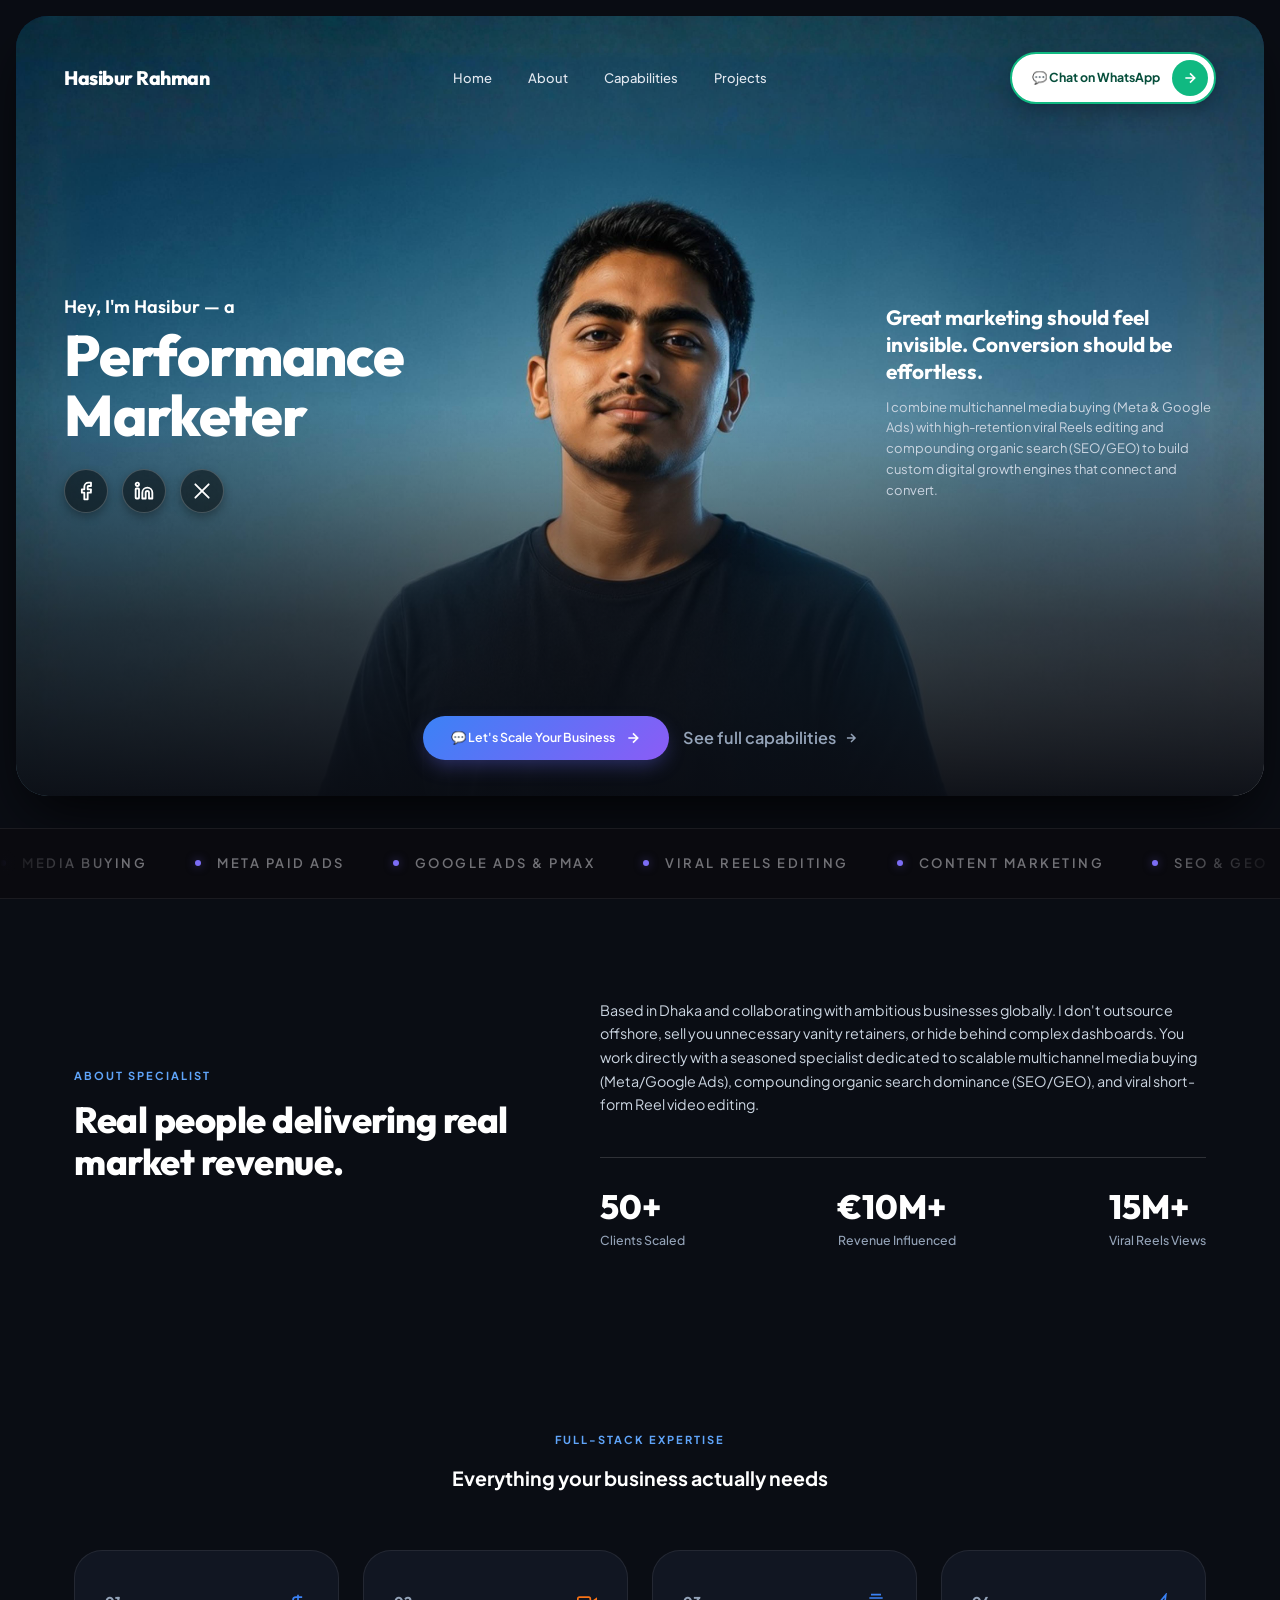
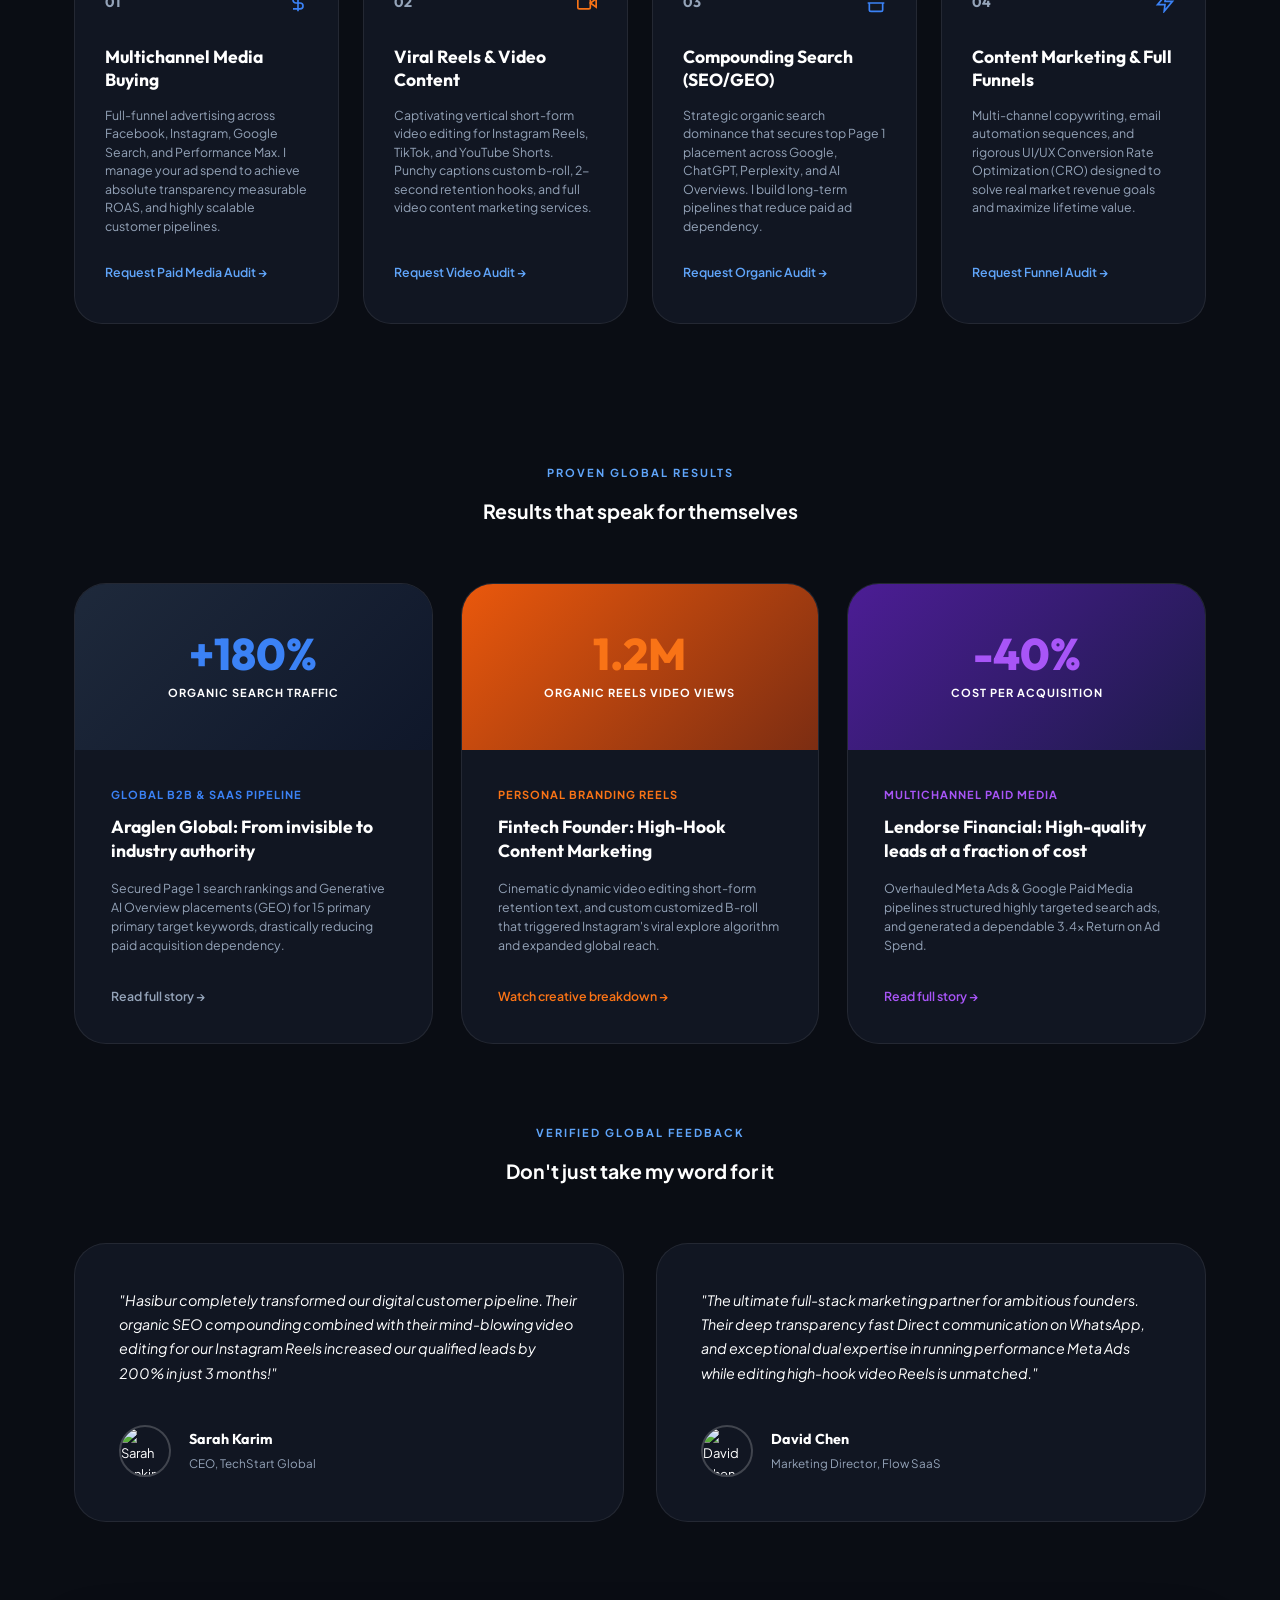
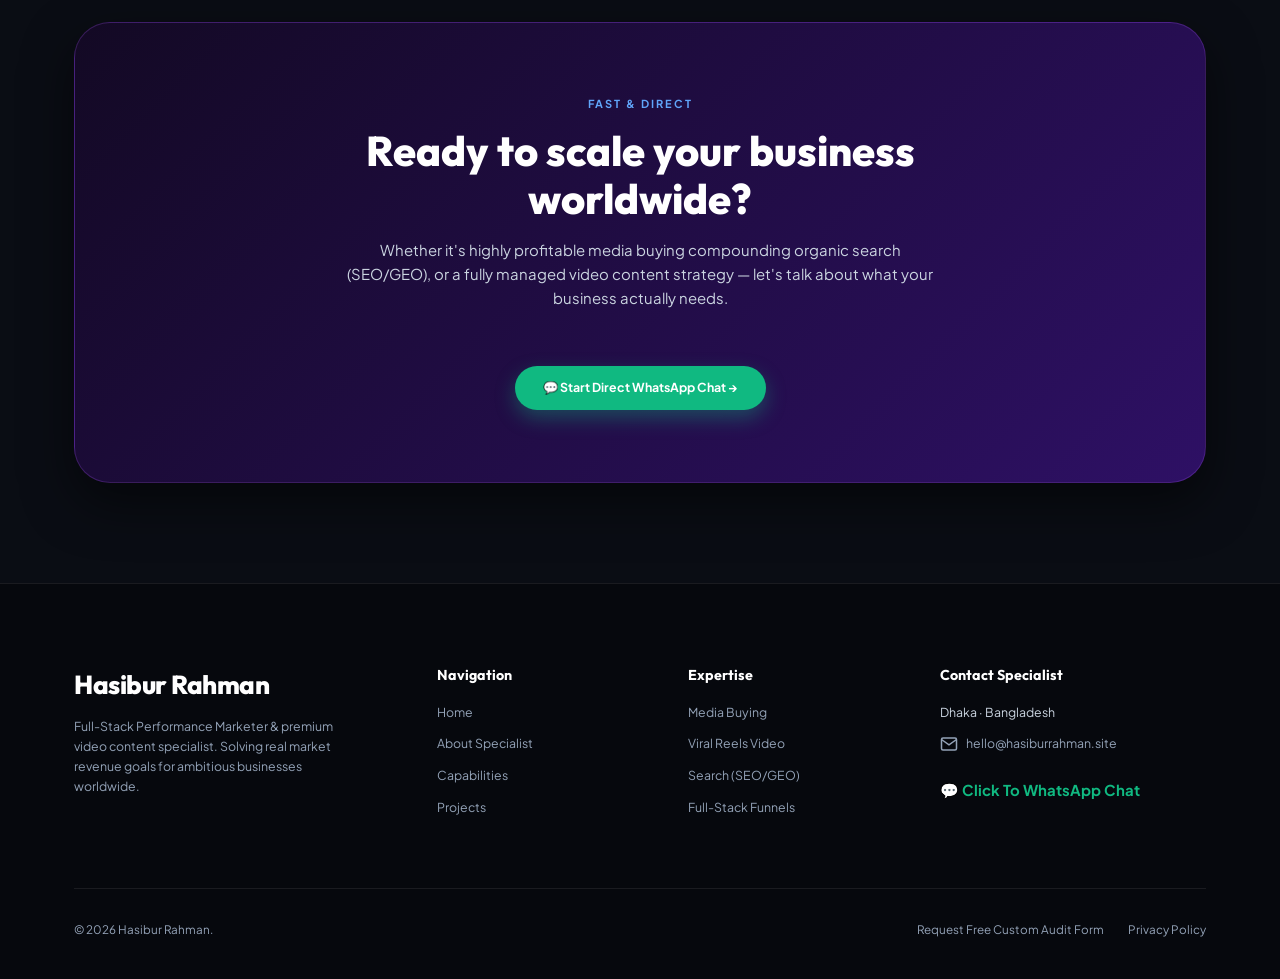
==== commit 8f63eeb1: "Update index.html" ====
--- a/index.html
+++ b/index.html
@@ -4,7 +4,7 @@
 <head>
   <meta charset="UTF-8">
   <meta name="viewport" content="width=device-width, initial-scale=1.0">
-  <title>Hasibur Rahman — Digital Marketing & Viral Reels Expert</title>
+  <title>Hasibur Rahman — Full-Stack Performance Marketer & Viral Reels Expert</title>
 
   <!-- Main Stylesheet -->
   <link rel="stylesheet" href="./css/style.css">
@@ -20,7 +20,7 @@
     <div class="hero-banner-card">
 
       <!-- User's Original Picture as Majestic Backdrop -->
-      <img src="./assets/final.png" alt="Digital Marketing and Reels Expert" class="hero-bg-img">
+      <img src="./assets/final.png" alt="Hasibur Rahman - Performance Marketer and Viral Reels Expert" class="hero-bg-img">
 
       <!-- Subtle bottom gradient to blend smoothly into website body -->
       <div class="hero-bottom-gradient"></div>
@@ -35,13 +35,14 @@
           <nav class="hero-nav-links">
             <a href="#">Home</a>
             <a href="#about">About</a>
-            <a href="#services">Services</a>
+            <a href="#services">Capabilities</a>
             <a href="#work">Projects</a>
           </nav>
 
           <div class="hero-nav-right">
-            <a href="https://wa.me/8801719730099" target="_blank" class="hero-cta-btn">
-              <span>💬 Click To WhatsApp</span>
+            <!-- Fast Direct WhatsApp Toggler -->
+            <a href="https://wa.me/8801719730099" target="_blank" class="hero-cta-btn" style="border: 2px solid #10b981;">
+              <span style="color: #064e3b;">💬 Chat on WhatsApp</span>
               <span class="btn-circle-orange" style="background: #10b981;">
                 <svg xmlns="http://www.w3.org/2000/svg" width="16" height="16" viewBox="0 0 24 24" fill="none"
                   stroke="currentColor" stroke-width="2.5">
@@ -63,9 +64,10 @@
         <!-- Expandable Mobile Dropdown Menu -->
         <div class="mobile-dropdown-menu">
           <a href="#" class="dropdown-link">Home</a>
-          <a href="#about" class="dropdown-link">About</a>
-          <a href="#services" class="dropdown-link">Services</a>
+          <a href="#about" class="dropdown-link">About Specialist</a>
+          <a href="#services" class="dropdown-link">Capabilities</a>
           <a href="#work" class="dropdown-link">Projects</a>
+          <a href="https://wa.me/8801719730099" target="_blank" class="dropdown-link" style="background: #10b981; color: white;">💬 Direct WhatsApp</a>
         </div>
 
         <!-- Middle Hey Row -->
@@ -73,7 +75,7 @@
 
           <!-- Left Header Text & Social Media Handles -->
           <div class="hero-left-box">
-            <p class="hey-text">Hey, I'm a</p>
+            <p class="hey-text">Hey, I'm Hasibur — a</p>
             <h1 class="main-hero-title">Performance<br class="desktop-br">Marketer</h1>
 
             <!-- ── Bulletproof Social Media Handles for InfinityFree ── -->
@@ -85,7 +87,6 @@
                   stroke="currentColor" stroke-width="2">
                   <path d="M18 2h-3a5 5 0 0 0-5 5v3H7v4h3v8h4v-8h3.8l.2-4h-4V7a1 1 0 0 1 1-1h3z"></path>
                 </svg>
-                <!-- Bulletproof pure white fallback text if InfinityFree strips SVGs -->
                 <span class="social-fallback-text">f</span>
               </a>
 
@@ -117,12 +118,11 @@
           <!-- Scaled Center flex spacer to keep the portrait 100% clear -->
           <div class="hero-center-spacer"></div>
 
-          <!-- Right Philosophy Text -->
+          <!-- Right Strategic Value Hook -->
           <div class="hero-right-box">
             <h3 class="right-title">Great marketing should feel invisible. Conversion should be effortless.</h3>
             <p class="right-desc">
-              From compounding organic SEO to high-retention viral Reels, I build custom digital growth engines that
-              connect and convert.
+              I combine multichannel media buying (Meta & Google Ads) with high-retention viral Reels editing and compounding organic search (SEO/GEO) to build custom digital growth engines that connect and convert.
             </p>
           </div>
 
@@ -131,8 +131,14 @@
         <!-- Bottom Row Layer -->
         <div class="hero-footer-row">
           <div class="hero-actions">
+            <a href="https://wa.me/8801719730099" target="_blank" class="btn btn-primary" style="padding: 12px 28px; font-size: 0.95rem;">
+              💬 Let's Scale Your Business
+              <svg width="16" height="16" fill="none" stroke="currentColor" stroke-width="2.5" viewBox="0 0 24 24">
+                <path d="M5 12h14M12 5l7 7-7 7" />
+              </svg>
+            </a>
             <a href="#services" class="btn-ghost">
-              See what I do
+              See full capabilities
               <svg width="14" height="14" fill="none" stroke="currentColor" stroke-width="2.5" viewBox="0 0 24 24">
                 <path d="M5 12h14M12 5l7 7-7 7" />
               </svg>
@@ -145,131 +151,90 @@
     </div>
   </section>
 
-  <!-- SERVICES STRIP -->
+  <!-- --- FULL-STACK SERVICES STRIP --- -->
   <div class="services-strip">
     <div class="strip-inner" id="strip">
-      <span class="strip-item"><span class="strip-dot"></span>SEO</span>
-      <span class="strip-item"><span class="strip-dot"></span>Meta Ads</span>
+      <span class="strip-item"><span class="strip-dot"></span>Media Buying</span>
+      <span class="strip-item"><span class="strip-dot"></span>Meta Paid Ads</span>
+      <span class="strip-item"><span class="strip-dot"></span>Google Ads & PMax</span>
+      <span class="strip-item"><span class="strip-dot"></span>Viral Reels Editing</span>
       <span class="strip-item"><span class="strip-dot"></span>Content Marketing</span>
-      <span class="strip-item"><span class="strip-dot"></span>Reels Editing</span>
-      <span class="strip-item"><span class="strip-dot"></span>Google Ads</span>
-      <span class="strip-item"><span class="strip-dot"></span>Analytics</span>
-      <span class="strip-item"><span class="strip-dot"></span>Video Content</span>
-      <!-- Duplicate set for seamless loop -->
-      <span class="strip-item"><span class="strip-dot"></span>SEO</span>
-      <span class="strip-item"><span class="strip-dot"></span>Meta Ads</span>
+      <span class="strip-item"><span class="strip-dot"></span>SEO & GEO</span>
+      <span class="strip-item"><span class="strip-dot"></span>Full-Stack Marketing</span>
+      <!-- Duplicate set for seamless infinite loop -->
+      <span class="strip-item"><span class="strip-dot"></span>Media Buying</span>
+      <span class="strip-item"><span class="strip-dot"></span>Meta Paid Ads</span>
+      <span class="strip-item"><span class="strip-dot"></span>Google Ads & PMax</span>
+      <span class="strip-item"><span class="strip-dot"></span>Viral Reels Editing</span>
       <span class="strip-item"><span class="strip-dot"></span>Content Marketing</span>
-      <span class="strip-item"><span class="strip-dot"></span>Reels Editing</span>
-      <span class="strip-item"><span class="strip-dot"></span>Google Ads</span>
-      <span class="strip-item"><span class="strip-dot"></span>Analytics</span>
-      <span class="strip-item"><span class="strip-dot"></span>Video Content</span>
+      <span class="strip-item"><span class="strip-dot"></span>SEO & GEO</span>
+      <span class="strip-item"><span class="strip-dot"></span>Full-Stack Marketing</span>
     </div>
   </div>
 
-  <!-- --- SECTION 1: BEHIND THE CAMPAIGNS --- -->
-  <section class="behind-campaigns-section">
+  <!-- --- SECTION 1: ABOUT SPECIALIST (Built in unboxed Behind Campaigns layout matching your preferred styling) --- -->
+  <section id="about" class="behind-campaigns-section">
     <div class="container behind-grid">
 
       <div class="behind-left">
-        <div class="behind-tag">Behind the Campaigns</div>
-        <h2 class="behind-title">Shaping Experiences That Drive Market Revenue</h2>
+        <span class="mini-tag">ABOUT SPECIALIST</span>
+        <h2 class="about-main-title">Real people delivering real market revenue.</h2>
       </div>
 
       <div class="behind-right">
-        <p class="behind-desc">
-          I'm a digital marketing and video editing specialist focused on building clean, high-converting customer
-          pipelines that solve real-world revenue goals.
+        <p class="about-text-lead">
+          Based in Dhaka and collaborating with ambitious businesses globally. I don't outsource offshore, sell you unnecessary vanity retainers, or hide behind complex dashboards. You work directly with a seasoned specialist dedicated to scalable multichannel media buying (Meta/Google Ads), compounding organic search dominance (SEO/GEO), and viral short-form Reel video editing.
         </p>
 
-        <div class="build-together-box">
-          <div>
-            <h6>Let's Build Something</h6>
-            <h6 style="color: white; font-weight: 700;">Meaningful Together</h6>
-          </div>
-
-          <a href="#" class="hero-cta-btn open-modal" data-topic="Strategy Request"
-            style="background: rgba(255,255,255,0.06); color: white; border: 1px solid rgba(255,255,255,0.15);">
-            <span>Get in touch</span>
-            <span class="btn-circle-orange">
-              <svg xmlns="http://www.w3.org/2000/svg" width="16" height="16" viewBox="0 0 24 24" fill="none"
-                stroke="currentColor" stroke-width="2.5">
-                <path d="M5 12h14M12 5l7 7-7 7" />
-              </svg>
-            </span>
-          </a>
-        </div>
+        <!-- Headline Stats Row -->
+        <div class="about-stats-row">
+          <div class="a-stat">
+            <h4>50+</h4>
+            <span>Clients Scaled</span>
+          </div>
+          <div class="a-stat">
+            <h4>€10M+</h4>
+            <span>Revenue Influenced</span>
+          </div>
+          <div class="a-stat">
+            <h4>15M+</h4>
+            <span>Viral Reels Views</span>
+          </div>
+        </div>
+
       </div>
 
     </div>
   </section>
 
-  <!-- --- ABOUT SECTION --- -->
-  <section id="about" class="minimal-about-section">
-    <div class="container">
-      <div class="about-minimal-card">
-
-        <div>
-          <span class="mini-tag">About Expert</span>
-          <h2 class="minimal-section-title">Real people delivering real results.</h2>
-        </div>
-
-        <div>
-          <p class="minimal-text-lead">
-            Based in Dhaka and collaborating with businesses globally. I don't outsource offshore, sell you unnecessary
-            vanity retainers, or hide behind complex dashboards. You work directly with a seasoned specialist dedicated
-            to scalable organic growth, paid acquisition, and viral short-form Reel editing.
-          </p>
-
-          <!-- Minimal 3 Stat Row -->
-          <div class="minimal-stats-row">
-            <div class="m-stat">
-              <h4>50+</h4>
-              <span>Clients Scaled</span>
-            </div>
-            <div class="m-stat">
-              <h4>€10M+</h4>
-              <span>Revenue Influenced</span>
-            </div>
-            <div class="m-stat">
-              <h4>15M+</h4>
-              <span>Viral Reels Views</span>
-            </div>
-          </div>
-        </div>
-
-      </div>
-    </div>
-  </section>
-
-  <!-- --- FEATURED SERVICES --- -->
+  <!-- --- FEATURED CAPABILITIES --- -->
   <section id="services" class="services-minimal-section">
     <div class="container">
 
       <div class="minimal-section-header">
-        <span class="mini-tag">Hover Transitions</span>
-        <h2 class="minimal-section-title">What we do</h2>
-      </div>
-
-      <!-- 4 Clean Minimal Cards -->
+        <span class="mini-tag">Full-Stack Expertise</span>
+        <h2 class="minimal-section-title">Everything your business actually needs</h2>
+      </div>
+
+      <!-- 4 Clean Minimal Capabilities Cards -->
       <div class="services-minimal-grid">
 
-        <div class="service-min-card open-modal" data-topic="SEO & Generative AI">
+        <div class="service-min-card open-modal" data-topic="Multichannel Media Buying (Meta/Google)">
           <div class="s-card-top">
             <span class="s-num">01</span>
             <span class="s-icon"><svg xmlns="http://www.w3.org/2000/svg" width="20" height="20" viewBox="0 0 24 24"
                 fill="none" stroke="currentColor" stroke-width="2">
-                <path d="M2 12h20M20 12v8a2 2 0 0 1-2 2H6a2 2 0 0 1-2-2v-8M4 6h16M6 2h12" />
+                <path d="M12 2v20M17 5H9.5a3.5 3.5 0 0 0 0 7h5a3.5 3.5 0 0 1 0 7H6" />
               </svg></span>
           </div>
           <div>
-            <h4 class="s-title">SEO & Generative AI (GEO)</h4>
-            <p class="s-desc">Compounding organic search dominance that secures top placement across Google, ChatGPT,
-              Perplexity, and AI Overviews.</p>
-          </div>
-          <span class="s-link">Learn More &rarr;</span>
-        </div>
-
-        <div class="service-min-card open-modal" data-topic="Viral Reels & Video Editing">
+            <h4 class="s-title">Multichannel Media Buying</h4>
+            <p class="s-desc">Full-funnel advertising across Facebook, Instagram, Google Search, and Performance Max. I manage your ad spend to achieve absolute transparency measurable ROAS, and highly scalable customer pipelines.</p>
+          </div>
+          <span class="s-link">Request Paid Media Audit &rarr;</span>
+        </div>
+
+        <div class="service-min-card open-modal" data-topic="Viral Reels Editing & Video Content">
           <div class="s-card-top">
             <span class="s-num">02</span>
             <span class="s-icon" style="color: var(--btn-orange);"><svg xmlns="http://www.w3.org/2000/svg" width="20"
@@ -279,30 +244,28 @@
               </svg></span>
           </div>
           <div>
-            <h4 class="s-title">Viral Reels & Video Editing</h4>
-            <p class="s-desc">Captivating vertical short-form editing for Instagram, TikTok, and YouTube Shorts. Punchy
-              captions, custom b-roll, and 2-second retention hooks.</p>
-          </div>
-          <span class="s-link">Learn More &rarr;</span>
-        </div>
-
-        <div class="service-min-card open-modal" data-topic="Google Ads & Meta Paid Media">
+            <h4 class="s-title">Viral Reels & Video Content</h4>
+            <p class="s-desc">Captivating vertical short-form video editing for Instagram Reels, TikTok, and YouTube Shorts. Punchy captions custom b-roll, 2-second retention hooks, and full video content marketing services.</p>
+          </div>
+          <span class="s-link">Request Video Audit &rarr;</span>
+        </div>
+
+        <div class="service-min-card open-modal" data-topic="Organic Search Dominance (SEO/GEO)">
           <div class="s-card-top">
             <span class="s-num">03</span>
             <span class="s-icon"><svg xmlns="http://www.w3.org/2000/svg" width="20" height="20" viewBox="0 0 24 24"
                 fill="none" stroke="currentColor" stroke-width="2">
-                <path d="M12 2v20M17 5H9.5a3.5 3.5 0 0 0 0 7h5a3.5 3.5 0 0 1 0 7H6" />
+                <path d="M2 12h20M20 12v8a2 2 0 0 1-2 2H6a2 2 0 0 1-2-2v-8M4 6h16M6 2h12" />
               </svg></span>
           </div>
           <div>
-            <h4 class="s-title">Google & Meta Paid Media</h4>
-            <p class="s-desc">Full-funnel Facebook, Instagram, Google Search, and Performance Max advertising structured
-              for measurable, highly transparent ROAS.</p>
-          </div>
-          <span class="s-link">Learn More &rarr;</span>
-        </div>
-
-        <div class="service-min-card open-modal" data-topic="Content & CRO Pipeline">
+            <h4 class="s-title">Compounding Search (SEO/GEO)</h4>
+            <p class="s-desc">Strategic organic search dominance that secures top Page 1 placement across Google, ChatGPT, Perplexity, and AI Overviews. I build long-term pipelines that reduce paid ad dependency.</p>
+          </div>
+          <span class="s-link">Request Organic Audit &rarr;</span>
+        </div>
+
+        <div class="service-min-card open-modal" data-topic="Content Marketing & Full Funnels">
           <div class="s-card-top">
             <span class="s-num">04</span>
             <span class="s-icon"><svg xmlns="http://www.w3.org/2000/svg" width="20" height="20" viewBox="0 0 24 24"
@@ -311,11 +274,10 @@
               </svg></span>
           </div>
           <div>
-            <h4 class="s-title">Content Marketing & CRO</h4>
-            <p class="s-desc">Multi-channel copywriting and rigorous UI/UX Conversion Rate Optimization to squeeze
-              absolute maximum revenue from your existing traffic.</p>
-          </div>
-          <span class="s-link">Learn More &rarr;</span>
+            <h4 class="s-title">Content Marketing & Full Funnels</h4>
+            <p class="s-desc">Multi-channel copywriting, email automation sequences, and rigorous UI/UX Conversion Rate Optimization (CRO) designed to solve real market revenue goals and maximize lifetime value.</p>
+          </div>
+          <span class="s-link">Request Funnel Audit &rarr;</span>
         </div>
 
       </div>
@@ -323,64 +285,61 @@
     </div>
   </section>
 
-  <!-- --- CASE STUDIES & REELS BREAKDOWNS --- -->
+  <!-- --- CASE STUDIES & PROVEN RESULTS SHOWCASE --- -->
   <section id="work" class="work-minimal-section">
     <div class="container">
 
       <div class="minimal-section-header">
-        <span class="mini-tag">Proven Results</span>
+        <span class="mini-tag">Proven Global Results</span>
         <h2 class="minimal-section-title">Results that speak for themselves</h2>
       </div>
 
-      <!-- 3 Ultra-Clean Cards -->
+      <!-- 3 Full-Stack Case Study Cards -->
       <div class="work-minimal-grid">
 
         <!-- Case Study 1 -->
-        <div class="w-min-card open-modal" data-topic="Case Study: Araglen House">
+        <div class="w-min-card open-modal" data-topic="Case Study: Strategic SEO Scaling">
           <div class="w-min-top" style="background: linear-gradient(135deg, #1e293b 0%, #0f172a 100%);">
             <span class="w-highlight">+180%</span>
-            <span class="w-sub">Organic Traffic</span>
+            <span class="w-sub">Organic Search Traffic</span>
           </div>
           <div class="w-min-body">
             <div>
-              <span class="w-sector">Hospitality Sector</span>
-              <h4 class="w-min-title">Araglen House: From invisible to fully booked</h4>
-              <p class="w-min-desc">Secured Page 1 rankings for 12 target primary keywords, drastically reducing OTA
-                commission dependency by 15%.</p>
+              <span class="w-sector">Global B2B & SaaS Pipeline</span>
+              <h4 class="w-min-title">Araglen Global: From invisible to industry authority</h4>
+              <p class="w-min-desc">Secured Page 1 search rankings and Generative AI Overview placements (GEO) for 15 primary primary target keywords, drastically reducing paid acquisition dependency.</p>
             </div>
             <span class="w-min-link">Read full story &rarr;</span>
           </div>
         </div>
 
         <!-- Case Study 2 -->
-        <div class="w-min-card open-modal" data-topic="Reels Breakdown: Tech Influencer">
+        <div class="w-min-card open-modal" data-topic="Reels Breakdown: Tech Influencer Scaling">
           <div class="w-min-top" style="background: linear-gradient(135deg, #ea580c 0%, #7c2d12 100%);">
             <span class="w-highlight" style="color: var(--btn-orange);">1.2M</span>
-            <span class="w-sub">Organic Reels Views</span>
+            <span class="w-sub">Organic Reels Video Views</span>
           </div>
           <div class="w-min-body">
             <div>
-              <span class="w-sector" style="color: var(--btn-orange);">Personal Brand Reels</span>
-              <h4 class="w-min-title">Fintech Founder: High-Hook Viral Reach</h4>
-              <p class="w-min-desc">Cinematic dynamic editing, fast-paced retention text, and stylized B-roll that
-                triggered Instagram's viral explore algorithm.</p>
+              <span class="w-sector" style="color: var(--btn-orange);">Personal Branding Reels</span>
+              <h4 class="w-min-title">Fintech Founder: High-Hook Content Marketing</h4>
+              <p class="w-min-desc">Cinematic dynamic video editing short-form retention text, and custom customized B-roll that triggered Instagram's viral explore algorithm and expanded global reach.</p>
             </div>
-            <span class="w-min-link" style="color: var(--btn-orange);">Watch Reel Breakdown &rarr;</span>
+            <span class="w-min-link" style="color: var(--btn-orange);">Watch creative breakdown &rarr;</span>
           </div>
         </div>
 
         <!-- Case Study 3 -->
-        <div class="w-min-card open-modal" data-topic="Case Study: Lendorse">
+        <div class="w-min-card open-modal" data-topic="Case Study: Media Buying ROAS">
           <div class="w-min-top" style="background: linear-gradient(135deg, #4c1d95 0%, #1e1b4b 100%);">
             <span class="w-highlight" style="color: #a855f7;">-40%</span>
-            <span class="w-sub">Cost Per Lead</span>
+            <span class="w-sub">Cost Per Acquisition</span>
           </div>
           <div class="w-min-body">
             <div>
-              <span class="w-sector" style="color: #a855f7;">Financial Services</span>
-              <h4 class="w-min-title">Lendorse: High-quality leads at a fraction of cost</h4>
-              <p class="w-min-desc">Overhauled Meta & Google Ads pipelines, optimized landing page copy, and generated a
-                3.2x Return on Ad Spend.</p>
+              <span class="w-sector" style="color: #a855f7;">Multichannel Paid Media</span>
+              <h4 class="w-min-title">Lendorse Financial: High-quality leads at a fraction of cost</h4>
+              <p class="w-min-desc">Overhauled Meta Ads & Google Paid Media pipelines structured highly targeted search ads, and generated a dependable 3.4x Return on Ad Spend.</p>
             </div>
             <span class="w-min-link" style="color: #a855f7;">Read full story &rarr;</span>
           </div>
@@ -396,39 +355,36 @@
     <div class="container">
 
       <div class="minimal-section-header">
-        <span class="mini-tag">Fade In Transition</span>
-        <h2 class="minimal-section-title">Don't just take our word for it</h2>
+        <span class="mini-tag">Verified Global Feedback</span>
+        <h2 class="minimal-section-title">Don't just take my word for it</h2>
       </div>
 
       <div class="testimonials-minimal-grid">
 
         <div class="t-min-card">
           <p class="t-quote">
-            "Hasibur completely transformed our digital pipeline. Their organic SEO compounding combined with their
-            mind-blowing video editing for our Instagram Reels increased our qualified leads by 200% in just 3 months!"
+            "Hasibur completely transformed our digital customer pipeline. Their organic SEO compounding combined with their mind-blowing video editing for our Instagram Reels increased our qualified leads by 200% in just 3 months!"
           </p>
           <div class="t-author">
             <img src="https://images.unsplash.com/photo-1573496359142-b8d87734a5a2?auto=format&fit=crop&w=120&q=80"
               alt="Sarah Jenkins">
             <div>
               <h6>Sarah Karim</h6>
-              <span>CEO of TechStart Inc.</span>
+              <span>CEO, TechStart Global</span>
             </div>
           </div>
         </div>
 
         <div class="t-min-card">
           <p class="t-quote">
-            "The best founder-led marketing partner we've ever worked with. Their direct responsiveness, deep
-            transparency, and unique dual expertise in running performance Meta Ads while editing high-hook video Reels
-            is unmatched."
+            "The ultimate full-stack marketing partner for ambitious founders. Their deep transparency fast Direct communication on WhatsApp, and exceptional dual expertise in running performance Meta Ads while editing high-hook video Reels is unmatched."
           </p>
           <div class="t-author">
             <img src="https://images.unsplash.com/photo-1560250097-0b93528c311a?auto=format&fit=crop&w=120&q=80"
               alt="David Chen">
             <div>
               <h6>David Chen</h6>
-              <span>Marketing Director at Flow SaaS</span>
+              <span>Marketing Director, Flow SaaS</span>
             </div>
           </div>
         </div>
@@ -438,23 +394,17 @@
     </div>
   </section>
 
-  <!-- --- CALL TO ACTION --- -->
+  <!-- --- CALL TO ACTION (The Direct WhatsApp Banner) --- -->
   <section class="cta-minimal-section">
     <div class="container">
       <div class="cta-minimal-banner">
-        <span class="mini-tag">Let's work</span>
-        <h2 class="cta-min-title">Ready to grow your brand?</h2>
-        <p class="cta-min-desc">Whether it's ads, SEO, or a content strategy — let's talk about what your brand actually needs.</p>
-
-        <a href="#" class="hero-cta-btn open-modal" data-topic="Free Marketing & Reels Audit"
-          style="padding: 8px 8px 8px 24px; font-size: 1.05rem; margin-top: 16px;">
-          <span>Start Your Project</span>
-          <span class="btn-circle-orange" style="width: 38px; height: 38px;">
-            <svg xmlns="http://www.w3.org/2000/svg" width="18" height="18" viewBox="0 0 24 24" fill="none"
-              stroke="currentColor" stroke-width="2.5">
-              <path d="M5 12h14M12 5l7 7-7 7" />
-            </svg>
-          </span>
+        <span class="mini-tag">Fast & Direct</span>
+        <h2 class="cta-min-title">Ready to scale your business worldwide?</h2>
+        <p class="cta-min-desc">Whether it's highly profitable media buying compounding organic search (SEO/GEO), or a fully managed video content strategy — let's talk about what your business actually needs.</p>
+
+        <a href="https://wa.me/8801719730099" target="_blank" class="btn"
+          style="padding: 12px 28px; font-size: 0.95rem; margin-top: 24px; background: #10b981; color: white; font-weight: 700; border-radius: 100px; box-shadow: 0 8px 20px rgba(16, 185, 129, 0.35); text-decoration: none;">
+          <span>💬 Start Direct WhatsApp Chat &rarr;</span>
         </a>
 
       </div>
@@ -469,7 +419,7 @@
         <div class="m-footer-brand">
           <a href="#" class="hero-logo" style="font-size: 2rem; color: white;">Hasibur Rahman</a>
           <p style="color: var(--text-muted); font-size: 0.95rem; margin-top: 12px; max-width: 280px;">
-            Founder-led digital marketing & premium Reels video editing. Serving ambitious businesses worldwide.
+            Full-Stack Performance Marketer & premium video content specialist. Solving real market revenue goals for ambitious businesses worldwide.
           </p>
         </div>
 
@@ -477,31 +427,36 @@
         <div class="m-footer-links">
           <h6>Navigation</h6>
           <a href="#">Home</a>
-          <a href="#about">About</a>
-          <a href="#services">Services</a>
+          <a href="#about">About Specialist</a>
+          <a href="#services">Capabilities</a>
           <a href="#work">Projects</a>
         </div>
 
-        <!-- Column 3: Expertise -->
+        <!-- Column 3: Full-Stack Expertise Switch -->
         <div class="m-footer-links">
           <h6>Expertise</h6>
-          <a href="#" class="open-modal" data-topic="Organic SEO">Organic SEO</a>
-          <a href="#" class="open-modal" data-topic="Viral Reels Editing">Viral Reels Editing</a>
-          <a href="#" class="open-modal" data-topic="Paid Media Ads">Paid Media Ads</a>
-          <a href="#" class="open-modal" data-topic="GEO / AI Search">GEO / AI Search</a>
-        </div>
-
-        <!-- Column 4: Contact -->
+          <a href="#" class="open-modal" data-topic="Multichannel Media Buying">Media Buying</a>
+          <a href="#" class="open-modal" data-topic="Viral Reels Video Editing">Viral Reels Video</a>
+          <a href="#" class="open-modal" data-topic="Compounding Search (SEO/GEO)">Search (SEO/GEO)</a>
+          <a href="#" class="open-modal" data-topic="Full-Stack Marketing Funnels">Full-Stack Funnels</a>
+        </div>
+
+        <!-- Column 4: Contact & WhatsApp -->
         <div class="m-footer-links">
-          <h6>Contact</h6>
+          <h6>Contact Specialist</h6>
           <span style="color: #cbd5e1;">Dhaka · Bangladesh</span>
-          <a href="mailto:digitalwithhasibur@gmail.com"
-            style="color: var(--primary); font-weight: 600;">digitalwithhasibur@gmail.com</a>
+<a href="mailto:hello@hasiburrahman.site" style="display: inline-flex; align-items: center; gap: 8px;">
+  <svg xmlns="http://www.w3.org/2000/svg" width="18" height="18" viewBox="0 0 24 24" fill="none" stroke="currentColor" stroke-width="2">
+    <rect x="2" y="4" width="20" height="16" rx="2" ry="2"></rect>
+    <path d="M22 6l-10 7L2 6"></path>
+  </svg>
+  hello@hasiburrahman.site
+</a>
           <!-- Direct WhatsApp Link -->
           <span>
             <a href="https://wa.me/8801719730099" target="_blank"
               style="color: #10b981; font-weight: 700; font-size: 1.15rem; margin-top: 12px; display: inline-flex; align-items: center; gap: 8px; text-decoration: none;">
-              💬 Click To WhatsApp
+              💬 Click To WhatsApp Chat
             </a>
           </span>
 
@@ -511,8 +466,8 @@
       <div class="m-footer-bottom">
         <div>&copy; 2026 Hasibur Rahman.</div>
         <div style="display: flex; gap: 24px;">
+          <a href="#" class="open-modal" data-topic="Free Custom Strategy Audit">Request Free Custom Audit Form</a>
           <a href="#">Privacy Policy</a>
-          <a href="#">Terms of Service</a>
         </div>
       </div>
     </div>
@@ -523,13 +478,13 @@
     <div class="modal-content">
       <button class="modal-close" aria-label="Close modal">&times;</button>
 
-      <h3 class="modal-title">Get Your Free Strategy Audit</h3>
-      <p class="modal-desc">Tell me about your business and goals. I personally review your channels and record a customized video breakdown.</p>
+      <h3 class="modal-title">Get Your Free Strategy & Capability Audit</h3>
+      <p class="modal-desc">Tell me about your business and growth objectives. I personally review your live channels and record a customized video breakdown.</p>
 
       <form id="free-audit-form" class="audit-form">
         <div class="form-group">
-          <label for="audit-name">Your Name</label>
-          <input type="text" id="audit-name" class="form-control" placeholder="e.g., Sarah Karim" required>
+          <label for="audit-name">Your Name & Role</label>
+          <input type="text" id="audit-name" class="form-control" placeholder="e.g., Sarah Karim (CEO)" required>
         </div>
 
         <div class="form-group">
@@ -538,24 +493,24 @@
         </div>
 
         <div class="form-group">
-          <label for="audit-url">Website URL or Instagram / Target Channel</label>
+          <label for="audit-url">Business Website URL or Social Channel</label>
           <input type="text" id="audit-url" class="form-control" placeholder="https://yourcompany.com" required>
         </div>
 
         <div class="form-group">
-          <label for="audit-service">Primary Growth Objective</label>
+          <label for="audit-service">Primary Capability Objective</label>
           <select id="audit-service" class="form-control">
-            <option value="Full-Stack Marketing Growth">Full-Stack Marketing Growth</option>
-            <option value="Viral Reels & Short-Form Video Editing">Viral Reels & Short-Form Video Editing</option>
-            <option value="Compounding Organic Search (SEO / GEO)">Compounding Organic Search (SEO / GEO)</option>
-            <option value="Google Ads & Meta Paid Media">Google Ads & Meta Paid Media</option>
+            <option value="Full-Stack Marketing Growth (Paid + Organic + Content)">Full-Stack Marketing Growth (Paid + Organic + Content)</option>
+            <option value="Multichannel Media Buying (Meta Ads & Google Ads)">Multichannel Media Buying (Meta Ads & Google Ads)</option>
+            <option value="Viral Reels Video Editing & Full Video Content">Viral Reels Video Editing & Full Video Content</option>
+            <option value="Compounding Search Engine Dominance (SEO & GEO)">Compounding Search Engine Dominance (SEO & GEO)</option>
           </select>
         </div>
 
         <div class="form-group">
-          <label for="audit-notes">Anything specific you'd like me to look at?</label>
+          <label for="audit-notes">Anything specific you'd like me to focus on?</label>
           <textarea id="audit-notes" class="form-control" rows="3"
-            placeholder="Tell me about your current acquisition bottlenecks..."></textarea>
+            placeholder="Tell me about your target Customer Acquisition bottlenecks, ad spend goals, or keyword priorities..."></textarea>
         </div>
 
         <button type="submit" class="btn btn-primary"
@@ -569,7 +524,7 @@
         <div class="success-icon">✓</div>
         <h4 style="font-family: var(--font-heading); font-size: 1.8rem; color: white; margin-bottom: 12px;">Audit Requested Successfully!</h4>
         <p style="color: var(--text-muted); font-size: 1rem; margin-bottom: 24px; line-height: 1.6;">
-          I have received your details. I will thoroughly review your target channels and send a personalized recorded video breakdown to your email within 24 hours.
+          I have received your business details. I will thoroughly review your target channels and send a personalized recorded Loom video breakdown to your email within 24 hours.
         </p>
         <button class="btn btn-secondary" onclick="document.querySelector('.modal-close').click();" style="padding: 12px 32px;">Close Window</button>
       </div>
@@ -581,4 +536,4 @@
   <script src="./js/script.js"></script>
 </body>
 
-</html>+</html>
--- a/css/style.css
+++ b/css/style.css
@@ -513,85 +513,16 @@
   100% { transform: translateX(-50%); }
 }
 
-/* --- SECTION 1: BEHIND THE CAMPAIGNS --- */
+/* --- ABOUT SECTION (Built in the unboxed Behind Campaigns grid layout matching screenshot perfectly) --- */
 .behind-campaigns-section {
   padding: 100px 0;
 }
 
 .behind-grid {
-  display: grid;
-  grid-template-columns: 1.1fr 0.9fr;
-  gap: 60px;
-  align-items: flex-start;
-}
-
-.behind-left {
-  max-width: 480px;
-}
-
-.behind-tag {
-  font-family: var(--font-heading);
-  font-size: 1.15rem;
-  font-weight: 700;
-  color: var(--btn-orange);
-  margin-bottom: 16px;
-}
-
-.behind-title {
-  font-family: var(--font-heading);
-  font-size: clamp(2.4rem, 4vw, 3.6rem);
-  font-weight: 800;
-  color: white;
-  line-height: 1.15;
-  letter-spacing: -1px;
-}
-
-.behind-right {
-  padding-top: 24px;
-  display: flex;
-  flex-direction: column;
-  gap: 40px;
-}
-
-.behind-desc {
-  font-family: var(--font-heading);
-  font-size: 1.25rem;
-  font-weight: 500;
-  color: #e2e8f0;
-  line-height: 1.55;
-}
-
-.build-together-box {
-  display: flex;
-  align-items: center;
-  justify-content: space-between;
-  border-top: 1px solid var(--border-color);
-  padding-top: 28px;
-}
-
-.build-together-box h6 {
-  font-family: var(--font-heading);
-  font-size: 1.1rem;
-  font-weight: 500;
-  color: var(--text-muted);
-  line-height: 1.4;
-}
-
-/* --- MINIMAL ABOUT SECTION --- */
-.minimal-about-section {
-  padding: 60px 0;
-}
-
-.about-minimal-card {
-  background: var(--bg-card);
-  border: 1px solid var(--border-color);
-  border-radius: 36px;
-  padding: 64px 80px;
   display: grid;
   grid-template-columns: 1fr 1.3fr;
   gap: 60px;
   align-items: center;
-  box-shadow: 0 20px 40px rgba(0,0,0,0.4);
 }
 
 .mini-tag {
@@ -604,40 +535,51 @@
   margin-bottom: 14px;
 }
 
-.minimal-section-title {
-  font-family: var(--font-heading);
-  font-size: 2.6rem;
+.about-main-title {
+  font-family: var(--font-heading);
+  font-size: 2.8rem;
   font-weight: 800;
   color: white;
   line-height: 1.15;
   letter-spacing: -0.5px;
 }
 
-.minimal-text-lead {
+.about-text-lead {
   font-size: 1.1rem;
   color: #cbd5e1;
   line-height: 1.65;
   margin-bottom: 40px;
 }
 
-.minimal-stats-row {
-  display: flex;
-  gap: 56px;
-  border-top: 1px solid var(--border-color);
-  padding-top: 28px;
-}
-
-.m-stat h4 {
-  font-family: var(--font-heading);
-  font-size: 2.4rem;
+.about-stats-row {
+  display: flex;
+  justify-content: space-between;
+  align-items: flex-start;
+  gap: 16px;
+  border-top: 1px solid rgba(255, 255, 255, 0.15);
+  padding-top: 32px;
+  width: 100%;
+  flex-wrap: nowrap;
+}
+
+.a-stat {
+  display: flex;
+  flex-direction: column;
+  align-items: flex-start;
+  text-align: left;
+}
+
+.a-stat h4 {
+  font-family: var(--font-heading);
+  font-size: 2.6rem;
   font-weight: 800;
   color: white;
   line-height: 1;
   margin-bottom: 8px;
 }
 
-.m-stat span {
-  font-size: 0.9rem;
+.a-stat span {
+  font-size: 0.95rem;
   color: var(--text-muted);
   font-weight: 500;
 }
@@ -1141,14 +1083,6 @@
   }
   .services-minimal-grid, .work-minimal-grid {
     grid-template-columns: repeat(2, 1fr);
-  }
-  .about-minimal-card {
-    grid-template-columns: 1fr;
-    padding: 56px 40px;
-    text-align: center;
-  }
-  .minimal-stats-row {
-    justify-content: center;
   }
   .m-footer-top {
     grid-template-columns: repeat(2, 1fr);
@@ -1327,31 +1261,25 @@
     margin: 0 auto;
   }
   
-  .behind-title {
-    font-size: 2.8rem;
-  }
-  
-  .build-together-box {
+  .about-main-title {
+    font-size: 2.6rem;
+  }
+
+  .about-stats-row {
     flex-direction: column;
-    gap: 16px;
+    gap: 24px;
+    align-items: center;
+    text-align: center;
+  }
+
+  .a-stat {
+    align-items: center;
     text-align: center;
   }
   
   .services-minimal-grid, .work-minimal-grid, .testimonials-minimal-grid {
     grid-template-columns: 1fr;
     gap: 20px;
-  }
-  
-  .about-minimal-card {
-    grid-template-columns: 1fr;
-    padding: 40px 24px;
-    text-align: center;
-    border-radius: 24px;
-  }
-  
-  .minimal-stats-row {
-    flex-direction: column;
-    gap: 24px;
   }
   
   .cta-minimal-banner {
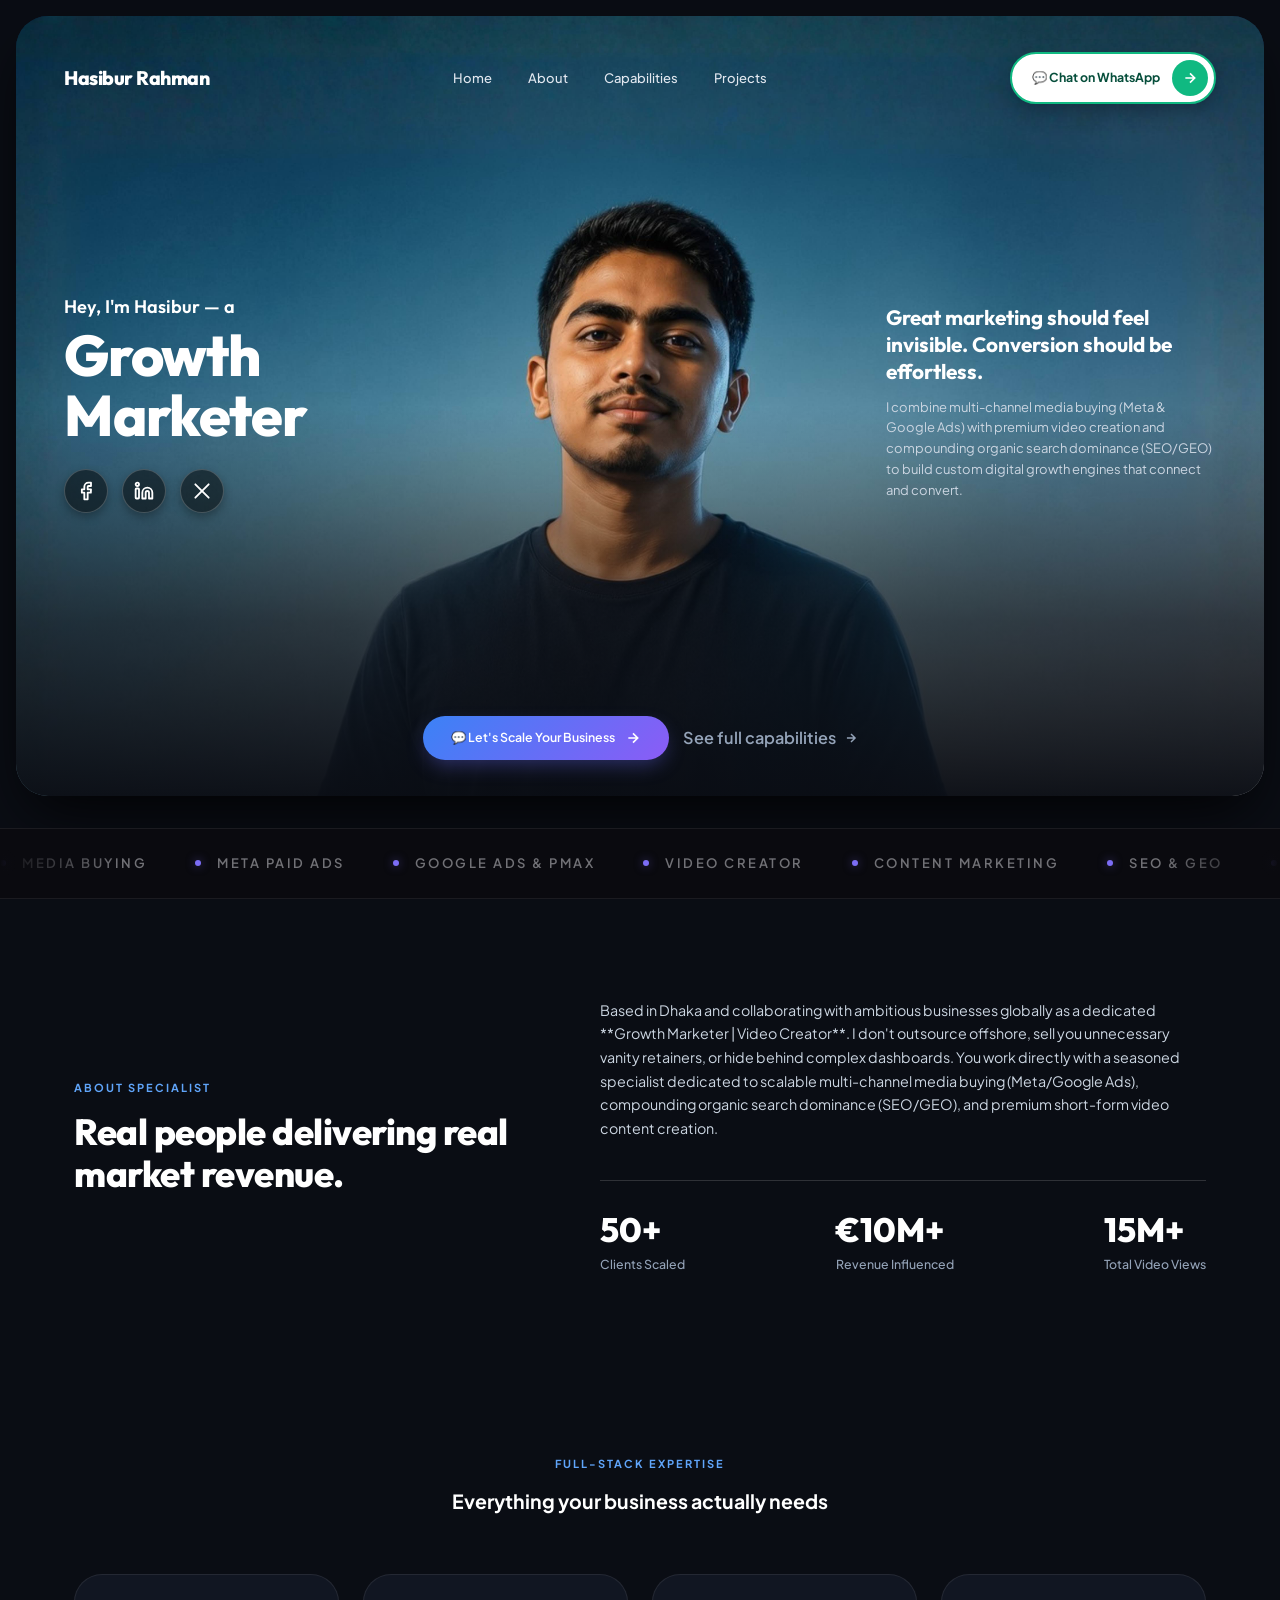
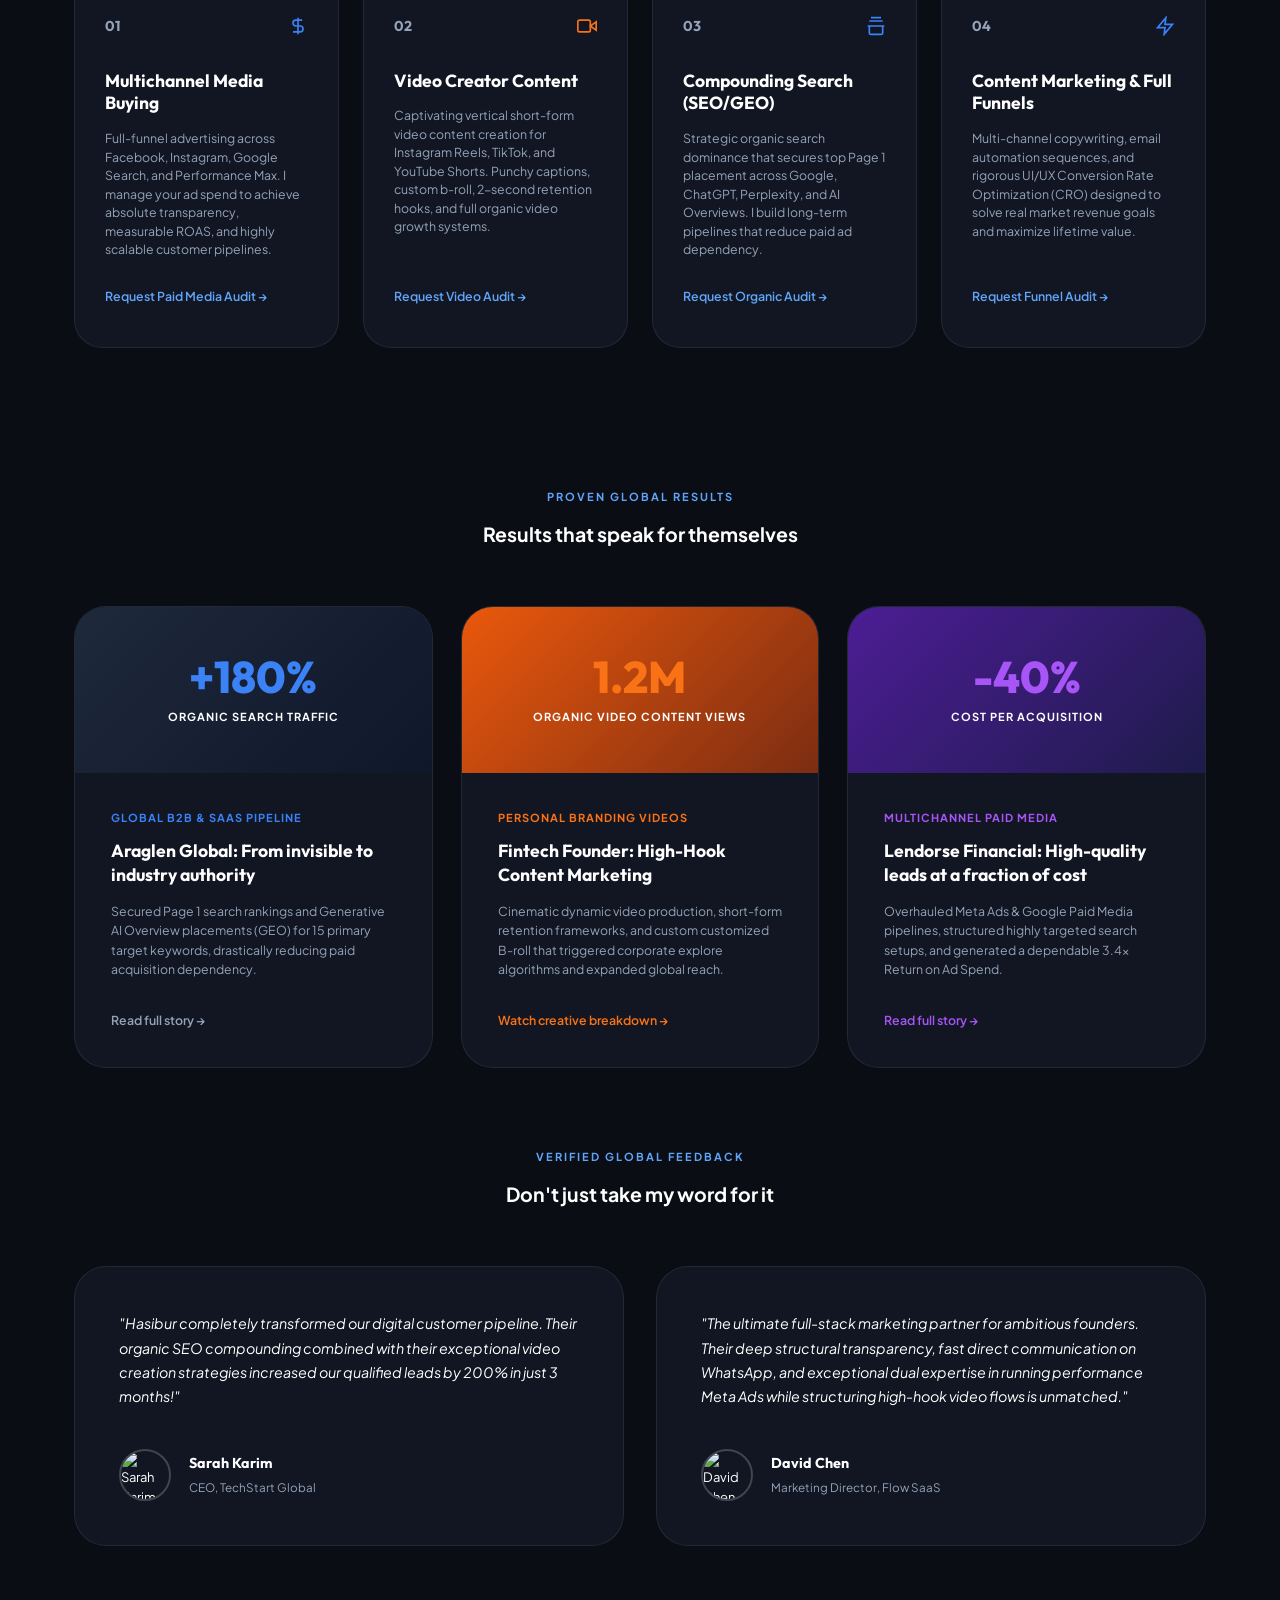
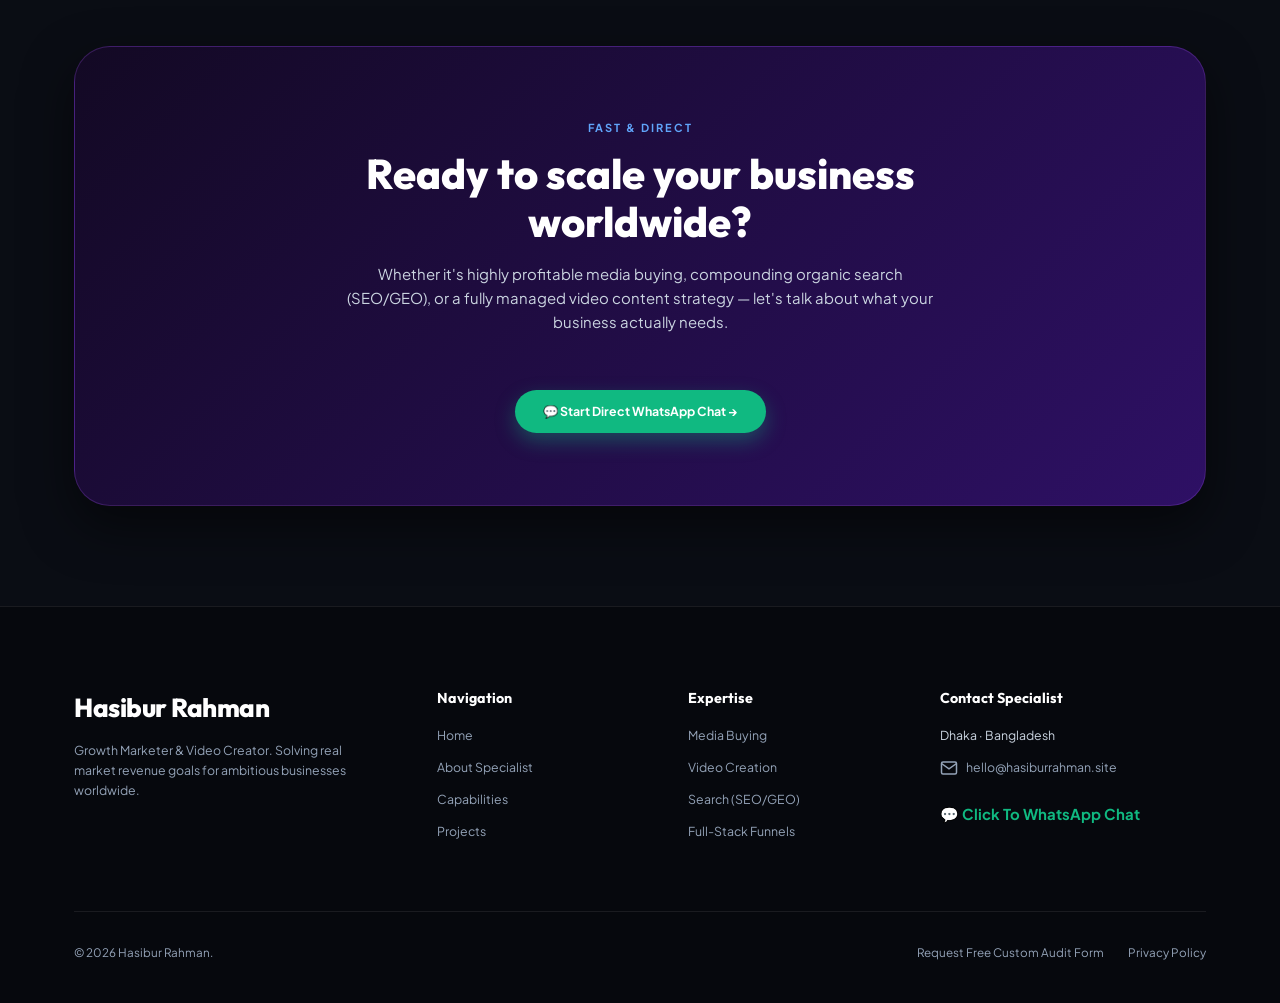
==== commit 652d5af1: "Update index.html" ====
--- a/index.html
+++ b/index.html
@@ -4,7 +4,30 @@
 <head>
   <meta charset="UTF-8">
   <meta name="viewport" content="width=device-width, initial-scale=1.0">
-  <title>Hasibur Rahman — Full-Stack Performance Marketer & Viral Reels Expert</title>
+  <title>Hasibur Rahman | Growth Marketer & Video Creator</title>
+
+  <!-- Premium SEO Meta Tags to Protect Your #1 Google Ranking -->
+  <meta name="description" content="Official website of Hasibur Rahman, a growth marketer and video creator specializing in multi-channel paid ads, compounding organic SEO/GEO, and high-retention video content.">
+  <meta name="keywords" content="Hasibur Rahman, Growth Marketer, Video Creator, Digital Marketing, SEO Specialist, Meta Ads, byhasibur">
+  <meta name="author" content="Hasibur Rahman">
+  <link rel="canonical" href="https://hasiburrahman.site" />
+
+  <!-- Schema.org Person Markup to Instantly Link Your Domain to Your New @byhasibur Identity -->
+  <script type="application/ld+json">
+  {
+    "@context": "https://schema.org/",
+    "@type": "Person",
+    "name": "Hasibur Rahman",
+    "url": "https://hasiburrahman.site",
+    "jobTitle": "Growth Marketer & Video Creator",
+    "sameAs": [
+      "https://www.facebook.com/byhasibur",
+      "https://www.linkedin.com/in/byhasibur",
+      "https://twitter.com/byhasibur",
+      "https://www.instagram.com/byhasibur"
+    ]
+  }
+  </script>
 
   <!-- Main Stylesheet -->
   <link rel="stylesheet" href="./css/style.css">
@@ -20,7 +43,7 @@
     <div class="hero-banner-card">
 
       <!-- User's Original Picture as Majestic Backdrop -->
-      <img src="./assets/final.png" alt="Hasibur Rahman - Performance Marketer and Viral Reels Expert" class="hero-bg-img">
+      <img src="./assets/final.png" alt="Hasibur Rahman - Growth Marketer and Video Creator" class="hero-bg-img">
 
       <!-- Subtle bottom gradient to blend smoothly into website body -->
       <div class="hero-bottom-gradient"></div>
@@ -76,12 +99,12 @@
           <!-- Left Header Text & Social Media Handles -->
           <div class="hero-left-box">
             <p class="hey-text">Hey, I'm Hasibur — a</p>
-            <h1 class="main-hero-title">Performance<br class="desktop-br">Marketer</h1>
-
-            <!-- ── Bulletproof Social Media Handles for InfinityFree ── -->
+            <h1 class="main-hero-title">Growth<br class="desktop-br">Marketer</h1>
+
+            <!-- ── Bulletproof Social Media Handles for @byhasibur ── -->
             <div class="social-buttons-container">
               <!-- Facebook -->
-              <a href="https://www.facebook.com/hasibur049/" target="_blank" class="social-btn"
+              <a href="https://www.facebook.com/byhasibur" target="_blank" class="social-btn"
                 aria-label="Facebook Profile" title="Facebook">
                 <svg xmlns="http://www.w3.org/2000/svg" width="18" height="18" viewBox="0 0 24 24" fill="none"
                   stroke="currentColor" stroke-width="2">
@@ -91,7 +114,7 @@
               </a>
 
               <!-- LinkedIn -->
-              <a href="https://www.linkedin.com/in/hasiburdigital/" target="_blank" class="social-btn"
+              <a href="https://www.linkedin.com/in/byhasibur" target="_blank" class="social-btn"
                 aria-label="LinkedIn Profile" title="LinkedIn">
                 <svg xmlns="http://www.w3.org/2000/svg" width="18" height="18" viewBox="0 0 24 24" fill="none"
                   stroke="currentColor" stroke-width="2">
@@ -103,7 +126,7 @@
               </a>
 
               <!-- Twitter / X -->
-              <a href="https://twitter.com/twitt_shanto" target="_blank" class="social-btn"
+              <a href="https://twitter.com/byhasibur" target="_blank" class="social-btn"
                 aria-label="X Twitter Handle" title="X">
                 <svg xmlns="http://www.w3.org/2000/svg" width="18" height="18" viewBox="0 0 24 24" fill="none"
                   stroke="currentColor" stroke-width="2">
@@ -122,7 +145,7 @@
           <div class="hero-right-box">
             <h3 class="right-title">Great marketing should feel invisible. Conversion should be effortless.</h3>
             <p class="right-desc">
-              I combine multichannel media buying (Meta & Google Ads) with high-retention viral Reels editing and compounding organic search (SEO/GEO) to build custom digital growth engines that connect and convert.
+              I combine multi-channel media buying (Meta & Google Ads) with premium video creation and compounding organic search dominance (SEO/GEO) to build custom digital growth engines that connect and convert.
             </p>
           </div>
 
@@ -157,22 +180,22 @@
       <span class="strip-item"><span class="strip-dot"></span>Media Buying</span>
       <span class="strip-item"><span class="strip-dot"></span>Meta Paid Ads</span>
       <span class="strip-item"><span class="strip-dot"></span>Google Ads & PMax</span>
-      <span class="strip-item"><span class="strip-dot"></span>Viral Reels Editing</span>
+      <span class="strip-item"><span class="strip-dot"></span>Video Creator</span>
       <span class="strip-item"><span class="strip-dot"></span>Content Marketing</span>
       <span class="strip-item"><span class="strip-dot"></span>SEO & GEO</span>
-      <span class="strip-item"><span class="strip-dot"></span>Full-Stack Marketing</span>
+      <span class="strip-item"><span class="strip-dot"></span>Growth Marketer</span>
       <!-- Duplicate set for seamless infinite loop -->
       <span class="strip-item"><span class="strip-dot"></span>Media Buying</span>
       <span class="strip-item"><span class="strip-dot"></span>Meta Paid Ads</span>
       <span class="strip-item"><span class="strip-dot"></span>Google Ads & PMax</span>
-      <span class="strip-item"><span class="strip-dot"></span>Viral Reels Editing</span>
+      <span class="strip-item"><span class="strip-dot"></span>Video Creator</span>
       <span class="strip-item"><span class="strip-dot"></span>Content Marketing</span>
       <span class="strip-item"><span class="strip-dot"></span>SEO & GEO</span>
-      <span class="strip-item"><span class="strip-dot"></span>Full-Stack Marketing</span>
+      <span class="strip-item"><span class="strip-dot"></span>Growth Marketer</span>
     </div>
   </div>
 
-  <!-- --- SECTION 1: ABOUT SPECIALIST (Built in unboxed Behind Campaigns layout matching your preferred styling) --- -->
+  <!-- --- SECTION 1: ABOUT SPECIALIST --- -->
   <section id="about" class="behind-campaigns-section">
     <div class="container behind-grid">
 
@@ -183,7 +206,7 @@
 
       <div class="behind-right">
         <p class="about-text-lead">
-          Based in Dhaka and collaborating with ambitious businesses globally. I don't outsource offshore, sell you unnecessary vanity retainers, or hide behind complex dashboards. You work directly with a seasoned specialist dedicated to scalable multichannel media buying (Meta/Google Ads), compounding organic search dominance (SEO/GEO), and viral short-form Reel video editing.
+          Based in Dhaka and collaborating with ambitious businesses globally as a dedicated **Growth Marketer | Video Creator**. I don't outsource offshore, sell you unnecessary vanity retainers, or hide behind complex dashboards. You work directly with a seasoned specialist dedicated to scalable multi-channel media buying (Meta/Google Ads), compounding organic search dominance (SEO/GEO), and premium short-form video content creation.
         </p>
 
         <!-- Headline Stats Row -->
@@ -198,7 +221,7 @@
           </div>
           <div class="a-stat">
             <h4>15M+</h4>
-            <span>Viral Reels Views</span>
+            <span>Total Video Views</span>
           </div>
         </div>
 
@@ -229,12 +252,12 @@
           </div>
           <div>
             <h4 class="s-title">Multichannel Media Buying</h4>
-            <p class="s-desc">Full-funnel advertising across Facebook, Instagram, Google Search, and Performance Max. I manage your ad spend to achieve absolute transparency measurable ROAS, and highly scalable customer pipelines.</p>
+            <p class="s-desc">Full-funnel advertising across Facebook, Instagram, Google Search, and Performance Max. I manage your ad spend to achieve absolute transparency, measurable ROAS, and highly scalable customer pipelines.</p>
           </div>
           <span class="s-link">Request Paid Media Audit &rarr;</span>
         </div>
 
-        <div class="service-min-card open-modal" data-topic="Viral Reels Editing & Video Content">
+        <div class="service-min-card open-modal" data-topic="Video Creator & Content Strategy">
           <div class="s-card-top">
             <span class="s-num">02</span>
             <span class="s-icon" style="color: var(--btn-orange);"><svg xmlns="http://www.w3.org/2000/svg" width="20"
@@ -244,8 +267,8 @@
               </svg></span>
           </div>
           <div>
-            <h4 class="s-title">Viral Reels & Video Content</h4>
-            <p class="s-desc">Captivating vertical short-form video editing for Instagram Reels, TikTok, and YouTube Shorts. Punchy captions custom b-roll, 2-second retention hooks, and full video content marketing services.</p>
+            <h4 class="s-title">Video Creator Content</h4>
+            <p class="s-desc">Captivating vertical short-form video content creation for Instagram Reels, TikTok, and YouTube Shorts. Punchy captions, custom b-roll, 2-second retention hooks, and full organic video growth systems.</p>
           </div>
           <span class="s-link">Request Video Audit &rarr;</span>
         </div>
@@ -307,23 +330,23 @@
             <div>
               <span class="w-sector">Global B2B & SaaS Pipeline</span>
               <h4 class="w-min-title">Araglen Global: From invisible to industry authority</h4>
-              <p class="w-min-desc">Secured Page 1 search rankings and Generative AI Overview placements (GEO) for 15 primary primary target keywords, drastically reducing paid acquisition dependency.</p>
+              <p class="w-min-desc">Secured Page 1 search rankings and Generative AI Overview placements (GEO) for 15 primary target keywords, drastically reducing paid acquisition dependency.</p>
             </div>
             <span class="w-min-link">Read full story &rarr;</span>
           </div>
         </div>
 
         <!-- Case Study 2 -->
-        <div class="w-min-card open-modal" data-topic="Reels Breakdown: Tech Influencer Scaling">
+        <div class="w-min-card open-modal" data-topic="Video Content Breakdown: Tech Influencer Scaling">
           <div class="w-min-top" style="background: linear-gradient(135deg, #ea580c 0%, #7c2d12 100%);">
             <span class="w-highlight" style="color: var(--btn-orange);">1.2M</span>
-            <span class="w-sub">Organic Reels Video Views</span>
+            <span class="w-sub">Organic Video Content Views</span>
           </div>
           <div class="w-min-body">
             <div>
-              <span class="w-sector" style="color: var(--btn-orange);">Personal Branding Reels</span>
+              <span class="w-sector" style="color: var(--btn-orange);">Personal Branding Videos</span>
               <h4 class="w-min-title">Fintech Founder: High-Hook Content Marketing</h4>
-              <p class="w-min-desc">Cinematic dynamic video editing short-form retention text, and custom customized B-roll that triggered Instagram's viral explore algorithm and expanded global reach.</p>
+              <p class="w-min-desc">Cinematic dynamic video production, short-form retention frameworks, and custom customized B-roll that triggered corporate explore algorithms and expanded global reach.</p>
             </div>
             <span class="w-min-link" style="color: var(--btn-orange);">Watch creative breakdown &rarr;</span>
           </div>
@@ -339,7 +362,7 @@
             <div>
               <span class="w-sector" style="color: #a855f7;">Multichannel Paid Media</span>
               <h4 class="w-min-title">Lendorse Financial: High-quality leads at a fraction of cost</h4>
-              <p class="w-min-desc">Overhauled Meta Ads & Google Paid Media pipelines structured highly targeted search ads, and generated a dependable 3.4x Return on Ad Spend.</p>
+              <p class="w-min-desc">Overhauled Meta Ads & Google Paid Media pipelines, structured highly targeted search setups, and generated a dependable 3.4x Return on Ad Spend.</p>
             </div>
             <span class="w-min-link" style="color: #a855f7;">Read full story &rarr;</span>
           </div>
@@ -363,11 +386,11 @@
 
         <div class="t-min-card">
           <p class="t-quote">
-            "Hasibur completely transformed our digital customer pipeline. Their organic SEO compounding combined with their mind-blowing video editing for our Instagram Reels increased our qualified leads by 200% in just 3 months!"
+            "Hasibur completely transformed our digital customer pipeline. Their organic SEO compounding combined with their exceptional video creation strategies increased our qualified leads by 200% in just 3 months!"
           </p>
           <div class="t-author">
             <img src="https://images.unsplash.com/photo-1573496359142-b8d87734a5a2?auto=format&fit=crop&w=120&q=80"
-              alt="Sarah Jenkins">
+              alt="Sarah Karim">
             <div>
               <h6>Sarah Karim</h6>
               <span>CEO, TechStart Global</span>
@@ -377,7 +400,7 @@
 
         <div class="t-min-card">
           <p class="t-quote">
-            "The ultimate full-stack marketing partner for ambitious founders. Their deep transparency fast Direct communication on WhatsApp, and exceptional dual expertise in running performance Meta Ads while editing high-hook video Reels is unmatched."
+            "The ultimate full-stack marketing partner for ambitious founders. Their deep structural transparency, fast direct communication on WhatsApp, and exceptional dual expertise in running performance Meta Ads while structuring high-hook video flows is unmatched."
           </p>
           <div class="t-author">
             <img src="https://images.unsplash.com/photo-1560250097-0b93528c311a?auto=format&fit=crop&w=120&q=80"
@@ -394,13 +417,13 @@
     </div>
   </section>
 
-  <!-- --- CALL TO ACTION (The Direct WhatsApp Banner) --- -->
+  <!-- --- CALL TO ACTION --- -->
   <section class="cta-minimal-section">
     <div class="container">
       <div class="cta-minimal-banner">
         <span class="mini-tag">Fast & Direct</span>
         <h2 class="cta-min-title">Ready to scale your business worldwide?</h2>
-        <p class="cta-min-desc">Whether it's highly profitable media buying compounding organic search (SEO/GEO), or a fully managed video content strategy — let's talk about what your business actually needs.</p>
+        <p class="cta-min-desc">Whether it's highly profitable media buying, compounding organic search (SEO/GEO), or a fully managed video content strategy — let's talk about what your business actually needs.</p>
 
         <a href="https://wa.me/8801719730099" target="_blank" class="btn"
           style="padding: 12px 28px; font-size: 0.95rem; margin-top: 24px; background: #10b981; color: white; font-weight: 700; border-radius: 100px; box-shadow: 0 8px 20px rgba(16, 185, 129, 0.35); text-decoration: none;">
@@ -419,7 +442,7 @@
         <div class="m-footer-brand">
           <a href="#" class="hero-logo" style="font-size: 2rem; color: white;">Hasibur Rahman</a>
           <p style="color: var(--text-muted); font-size: 0.95rem; margin-top: 12px; max-width: 280px;">
-            Full-Stack Performance Marketer & premium video content specialist. Solving real market revenue goals for ambitious businesses worldwide.
+            Growth Marketer & Video Creator. Solving real market revenue goals for ambitious businesses worldwide.
           </p>
         </div>
 
@@ -432,26 +455,26 @@
           <a href="#work">Projects</a>
         </div>
 
-        <!-- Column 3: Full-Stack Expertise Switch -->
+        <!-- Column 3: Custom Technical Expertise -->
         <div class="m-footer-links">
           <h6>Expertise</h6>
           <a href="#" class="open-modal" data-topic="Multichannel Media Buying">Media Buying</a>
-          <a href="#" class="open-modal" data-topic="Viral Reels Video Editing">Viral Reels Video</a>
+          <a href="#" class="open-modal" data-topic="Video Creator Portfolio">Video Creation</a>
           <a href="#" class="open-modal" data-topic="Compounding Search (SEO/GEO)">Search (SEO/GEO)</a>
           <a href="#" class="open-modal" data-topic="Full-Stack Marketing Funnels">Full-Stack Funnels</a>
         </div>
 
-        <!-- Column 4: Contact & WhatsApp -->
+        <!-- Column 4: Contact & WhatsApp Verification Links -->
         <div class="m-footer-links">
           <h6>Contact Specialist</h6>
           <span style="color: #cbd5e1;">Dhaka · Bangladesh</span>
-<a href="mailto:hello@hasiburrahman.site" style="display: inline-flex; align-items: center; gap: 8px;">
-  <svg xmlns="http://www.w3.org/2000/svg" width="18" height="18" viewBox="0 0 24 24" fill="none" stroke="currentColor" stroke-width="2">
-    <rect x="2" y="4" width="20" height="16" rx="2" ry="2"></rect>
-    <path d="M22 6l-10 7L2 6"></path>
-  </svg>
-  hello@hasiburrahman.site
-</a>
+          <a href="mailto:hello@hasiburrahman.site" style="display: inline-flex; align-items: center; gap: 8px;">
+            <svg xmlns="http://www.w3.org/2000/svg" width="18" height="18" viewBox="0 0 24 24" fill="none" stroke="currentColor" stroke-width="2">
+              <rect x="2" y="4" width="20" height="16" rx="2" ry="2"></rect>
+              <path d="M22 6l-10 7L2 6"></path>
+            </svg>
+            hello@hasiburrahman.site
+          </a>
           <!-- Direct WhatsApp Link -->
           <span>
             <a href="https://wa.me/8801719730099" target="_blank"
@@ -502,7 +525,7 @@
           <select id="audit-service" class="form-control">
             <option value="Full-Stack Marketing Growth (Paid + Organic + Content)">Full-Stack Marketing Growth (Paid + Organic + Content)</option>
             <option value="Multichannel Media Buying (Meta Ads & Google Ads)">Multichannel Media Buying (Meta Ads & Google Ads)</option>
-            <option value="Viral Reels Video Editing & Full Video Content">Viral Reels Video Editing & Full Video Content</option>
+            <option value="Video Creator & Video Content Setup">Video Creator & Video Content Setup</option>
             <option value="Compounding Search Engine Dominance (SEO & GEO)">Compounding Search Engine Dominance (SEO & GEO)</option>
           </select>
         </div>
@@ -524,7 +547,7 @@
         <div class="success-icon">✓</div>
         <h4 style="font-family: var(--font-heading); font-size: 1.8rem; color: white; margin-bottom: 12px;">Audit Requested Successfully!</h4>
         <p style="color: var(--text-muted); font-size: 1rem; margin-bottom: 24px; line-height: 1.6;">
-          I have received your business details. I will thoroughly review your target channels and send a personalized recorded Loom video breakdown to your email within 24 hours.
+          I have received your business details. I will thoroughly review your target channels and send a personalized recorded video breakdown to your email within 24 hours.
         </p>
         <button class="btn btn-secondary" onclick="document.querySelector('.modal-close').click();" style="padding: 12px 32px;">Close Window</button>
       </div>
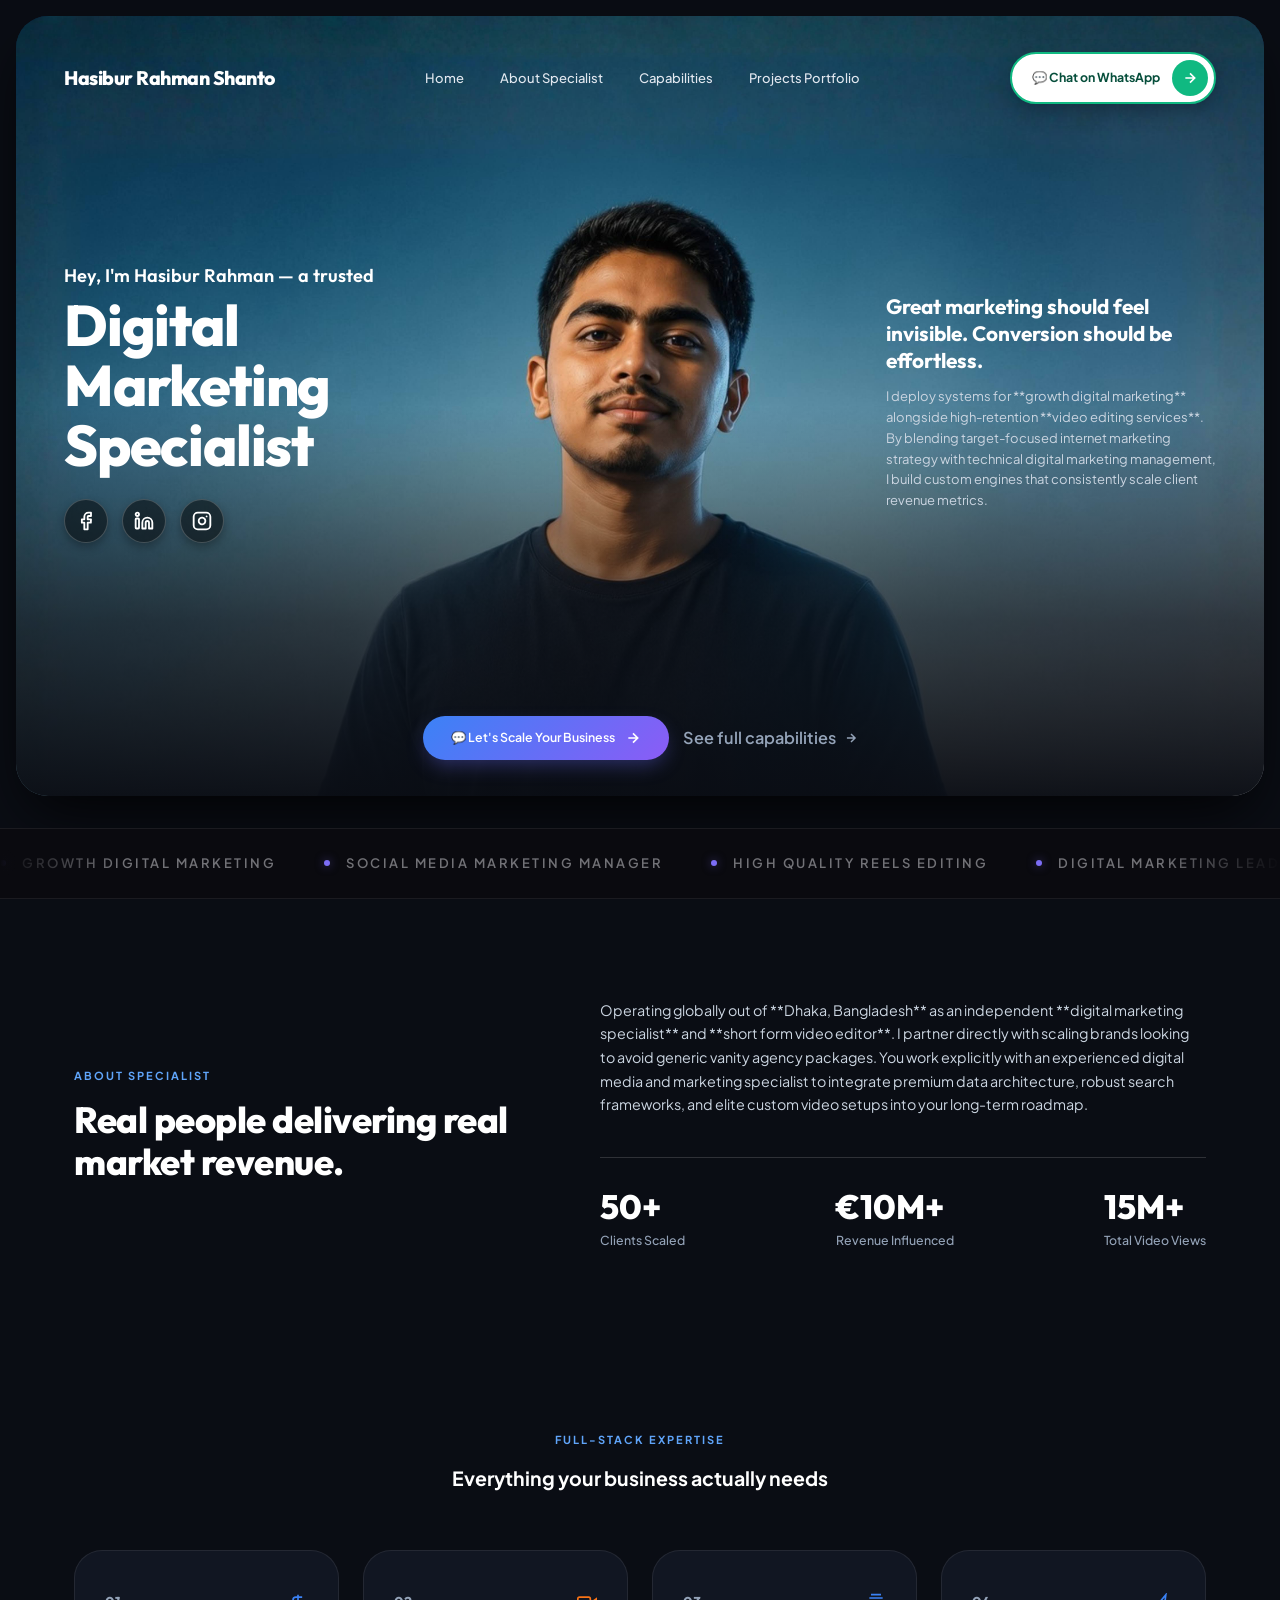
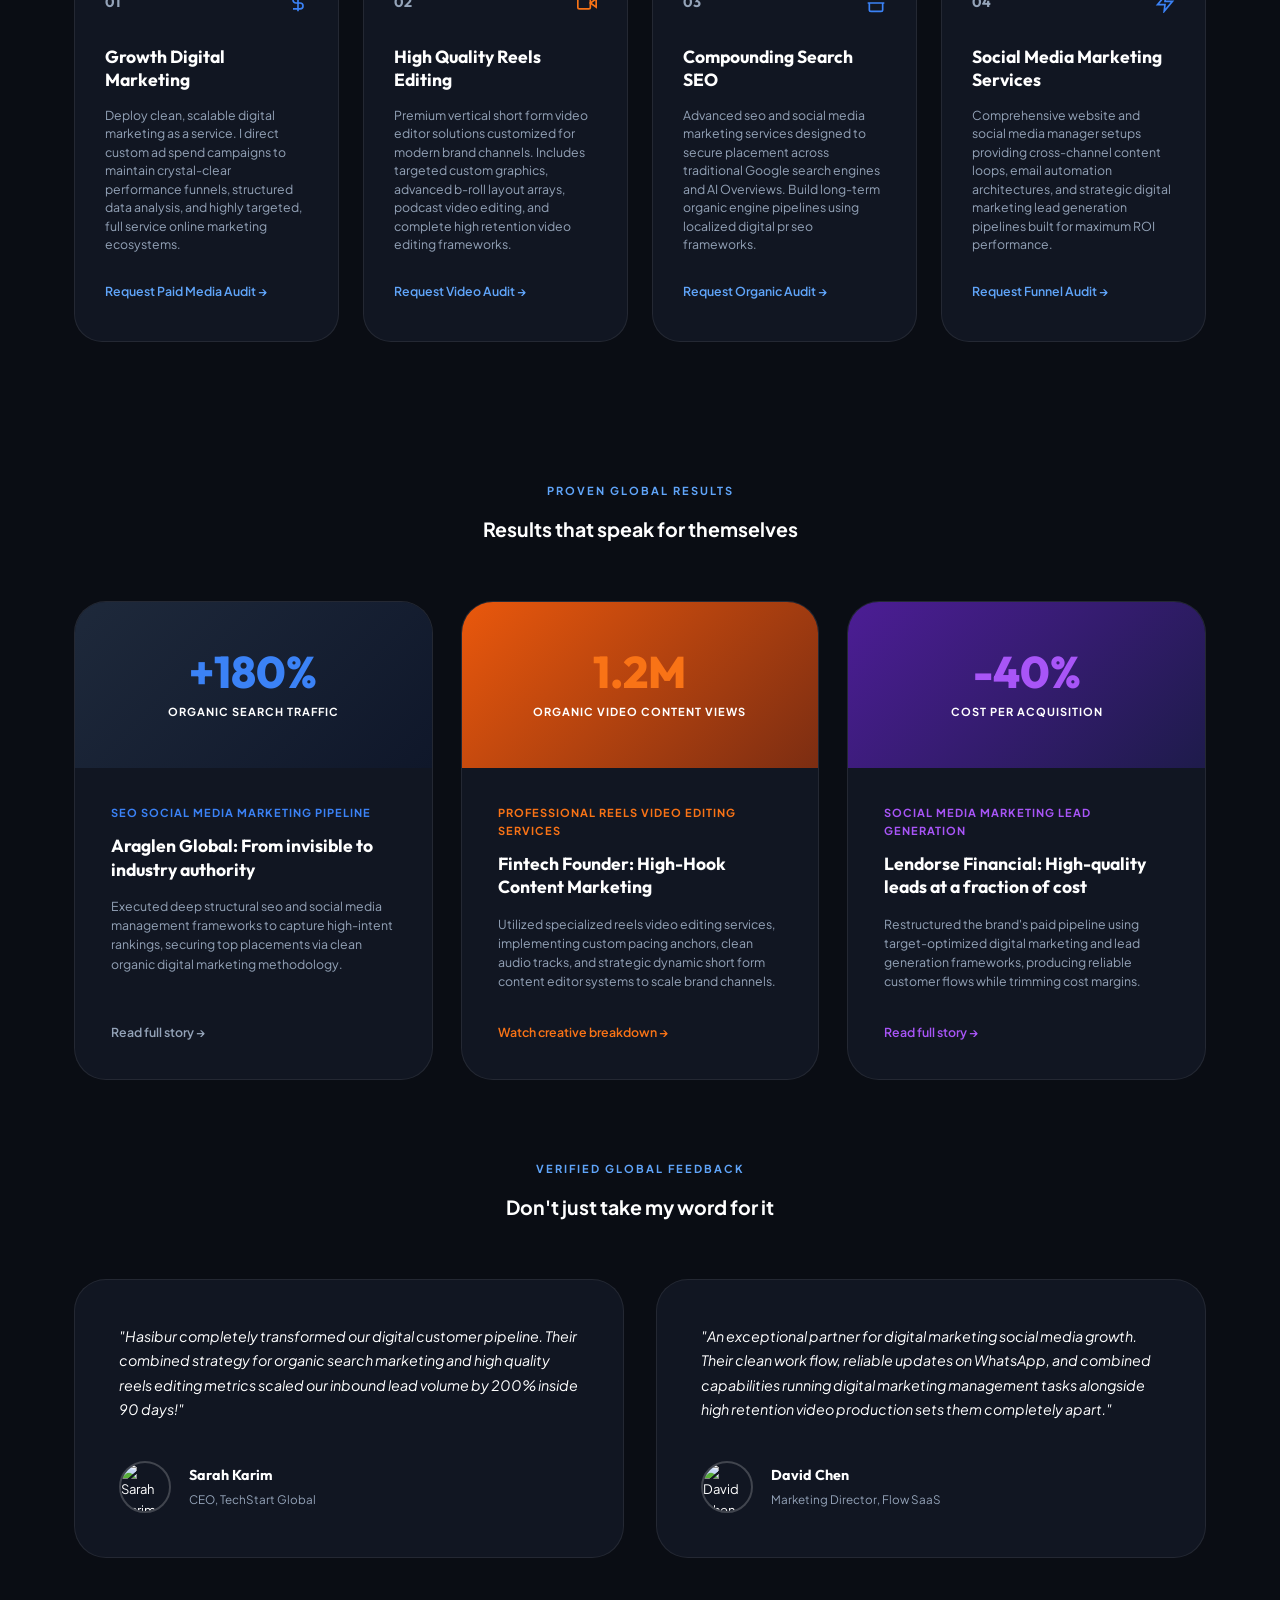
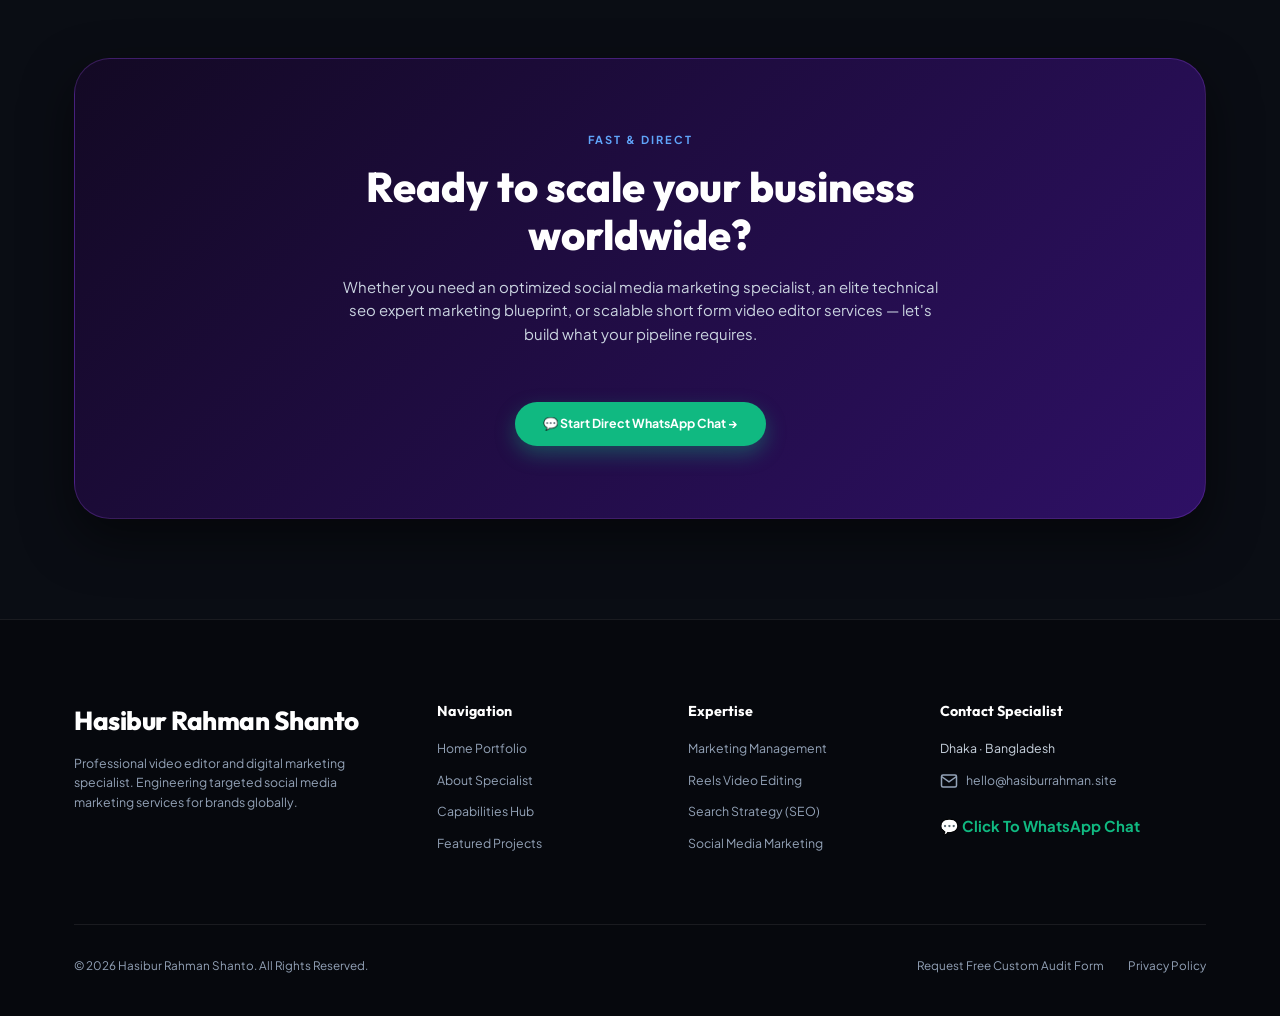
==== commit e5e52b76: "Update index.html" ====
--- a/index.html
+++ b/index.html
@@ -4,27 +4,61 @@
 <head>
   <meta charset="UTF-8">
   <meta name="viewport" content="width=device-width, initial-scale=1.0">
-  <title>Hasibur Rahman | Growth Marketer & Video Creator</title>
+  <title>Hasibur Rahman Shanto | Digital Marketing Specialist & Reels Editing Expert</title>
 
   <!-- Premium SEO Meta Tags to Protect Your #1 Google Ranking -->
-  <meta name="description" content="Official website of Hasibur Rahman, a growth marketer and video creator specializing in multi-channel paid ads, compounding organic SEO/GEO, and high-retention video content.">
-  <meta name="keywords" content="Hasibur Rahman, Growth Marketer, Video Creator, Digital Marketing, SEO Specialist, Meta Ads, byhasibur">
-  <meta name="author" content="Hasibur Rahman">
+  <meta name="description" content="Official portfolio of Hasibur Rahman Shanto, a digital marketing specialist specializing in growth digital marketing, social media marketing services, and high quality reels editing.">
+  <meta name="keywords" content="Hasibur Rahman, Hasibur Rahman Shanto, digital marketing specialist, digital marketing expert, growth digital marketing, high quality reels editing, short form video editor, seo and social media marketing services">
+  <meta name="author" content="Hasibur Rahman Shanto">
   <link rel="canonical" href="https://hasiburrahman.site" />
 
-  <!-- Schema.org Person Markup to Instantly Link Your Domain to Your New @byhasibur Identity -->
+  <!-- Advanced Schema.org Entity Graph Mapping Personal Branding Keywords Safely -->
   <script type="application/ld+json">
   {
     "@context": "https://schema.org/",
     "@type": "Person",
-    "name": "Hasibur Rahman",
+    "name": "Hasibur Rahman Shanto",
+    "alternateName": [
+      "Hasibur Rahman",
+      "Hasibur Rahman EWU",
+      "Hasibur Rahman Shanto EWU",
+      "Hasibur Rahman Consultant Dhaka"
+    ],
     "url": "https://hasiburrahman.site",
-    "jobTitle": "Growth Marketer & Video Creator",
+    "image": "https://hasiburrahman.site/assets/final.png",
+    "jobTitle": "Digital Marketing Specialist & High Quality Reels Editing Expert",
+    "description": "Hasibur Rahman is a growth digital marketing specialist, professional video editor, and search strategist based in Dhaka, Bangladesh.",
+    "address": {
+      "@type": "PostalAddress",
+      "addressLocality": "Dhaka",
+      "addressRegion": "Dhaka Division",
+      "addressCountry": "Bangladesh"
+    },
+    "alumniOf": {
+      "@type": "EducationalOrganization",
+      "name": "East West University",
+      "sameAs": "https://www.ewubd.edu"
+    },
+    "telephone": "+8801719730099",
+    "contactPoint": {
+      "@type": "ContactPoint",
+      "telephone": "+8801719730099",
+      "contactType": "customer service",
+      "availableLanguage": ["English", "Bengali"]
+    },
+    "knowsAbout": [
+      "Digital Marketing Management",
+      "Social Media Marketing Services",
+      "High Quality Reels Editing",
+      "SEO and Social Media Management",
+      "Digital Marketing Lead Generation"
+    ],
     "sameAs": [
       "https://www.facebook.com/byhasibur",
       "https://www.linkedin.com/in/byhasibur",
       "https://twitter.com/byhasibur",
-      "https://www.instagram.com/byhasibur"
+      "https://www.instagram.com/byhasibur",
+      "https://www.tiktok.com/@byhasibur"
     ]
   }
   </script>
@@ -42,8 +76,8 @@
   <section class="hero-wrapper-section">
     <div class="hero-banner-card">
 
-      <!-- User's Original Picture as Majestic Backdrop -->
-      <img src="./assets/final.png" alt="Hasibur Rahman - Growth Marketer and Video Creator" class="hero-bg-img">
+      <!-- Optimized Alt Attributes for Picture Search Queries -->
+      <img src="./assets/final.png" alt="Hasibur Rahman Shanto - Professional Video Editor and Digital Marketing Expert Photo" class="hero-bg-img" title="Hasibur Rahman Signature Style Photo">
 
       <!-- Subtle bottom gradient to blend smoothly into website body -->
       <div class="hero-bottom-gradient"></div>
@@ -53,17 +87,17 @@
 
         <!-- Navbar -->
         <header class="hero-navbar">
-          <a href="#" class="hero-logo">Hasibur Rahman</a>
+          <a href="#" class="hero-logo">Hasibur Rahman Shanto</a>
 
           <nav class="hero-nav-links">
             <a href="#">Home</a>
-            <a href="#about">About</a>
+            <a href="#about">About Specialist</a>
             <a href="#services">Capabilities</a>
-            <a href="#work">Projects</a>
+            <a href="#work">Projects Portfolio</a>
           </nav>
 
           <div class="hero-nav-right">
-            <!-- Fast Direct WhatsApp Toggler -->
+            <!-- Fast Direct WhatsApp Contact Tracking Entry -->
             <a href="https://wa.me/8801719730099" target="_blank" class="hero-cta-btn" style="border: 2px solid #10b981;">
               <span style="color: #064e3b;">💬 Chat on WhatsApp</span>
               <span class="btn-circle-orange" style="background: #10b981;">
@@ -90,7 +124,7 @@
           <a href="#about" class="dropdown-link">About Specialist</a>
           <a href="#services" class="dropdown-link">Capabilities</a>
           <a href="#work" class="dropdown-link">Projects</a>
-          <a href="https://wa.me/8801719730099" target="_blank" class="dropdown-link" style="background: #10b981; color: white;">💬 Direct WhatsApp</a>
+          <a href="https://wa.me/8801719730099" target="_blank" class="dropdown-link" style="background: #10b981; color: white;">💬 Direct WhatsApp Number</a>
         </div>
 
         <!-- Middle Hey Row -->
@@ -98,14 +132,14 @@
 
           <!-- Left Header Text & Social Media Handles -->
           <div class="hero-left-box">
-            <p class="hey-text">Hey, I'm Hasibur — a</p>
-            <h1 class="main-hero-title">Growth<br class="desktop-br">Marketer</h1>
-
-            <!-- ── Bulletproof Social Media Handles for @byhasibur ── -->
+            <p class="hey-text">Hey, I'm Hasibur Rahman — a trusted</p>
+            <h1 class="main-hero-title">Digital Marketing<br class="desktop-br">Specialist</h1>
+
+            <!-- ── Bulletproof Social Media Handles for Personal Authority Mapping ── -->
             <div class="social-buttons-container">
               <!-- Facebook -->
               <a href="https://www.facebook.com/byhasibur" target="_blank" class="social-btn"
-                aria-label="Facebook Profile" title="Facebook">
+                aria-label="Hasibur Rahman Facebook Profile" title="Hasibur Rahman Facebook">
                 <svg xmlns="http://www.w3.org/2000/svg" width="18" height="18" viewBox="0 0 24 24" fill="none"
                   stroke="currentColor" stroke-width="2">
                   <path d="M18 2h-3a5 5 0 0 0-5 5v3H7v4h3v8h4v-8h3.8l.2-4h-4V7a1 1 0 0 1 1-1h3z"></path>
@@ -115,7 +149,7 @@
 
               <!-- LinkedIn -->
               <a href="https://www.linkedin.com/in/byhasibur" target="_blank" class="social-btn"
-                aria-label="LinkedIn Profile" title="LinkedIn">
+                aria-label="Hasibur Rahman LinkedIn Profile" title="Hasibur Rahman LinkedIn">
                 <svg xmlns="http://www.w3.org/2000/svg" width="18" height="18" viewBox="0 0 24 24" fill="none"
                   stroke="currentColor" stroke-width="2">
                   <path d="M16 8a6 6 0 0 1 6 6v7h-4v-7a2 2 0 0 0-2-2 2 2 0 0 0-2 2v7h-4v-7a6 6 0 0 1 6-6z"></path>
@@ -125,15 +159,16 @@
                 <span class="social-fallback-text">in</span>
               </a>
 
-              <!-- Twitter / X -->
-              <a href="https://twitter.com/byhasibur" target="_blank" class="social-btn"
-                aria-label="X Twitter Handle" title="X">
+              <!-- Instagram -->
+              <a href="https://www.instagram.com/byhasibur" target="_blank" class="social-btn"
+                aria-label="Hasibur Rahman Instagram Feed" title="Hasibur Rahman Instagram">
                 <svg xmlns="http://www.w3.org/2000/svg" width="18" height="18" viewBox="0 0 24 24" fill="none"
                   stroke="currentColor" stroke-width="2">
-                  <path d="M4 4l16 16" />
-                  <path d="M4 20L20 4" />
+                  <rect x="2" y="2" width="20" height="20" rx="5" ry="5"></rect>
+                  <path d="M16 11.37A4 4 0 1 1 12.63 8 4 4 0 0 1 16 11.37z"></path>
+                  <line x1="17.5" y1="6.5" x2="17.51" y2="6.5"></line>
                 </svg>
-                <span class="social-fallback-text">𝕏</span>
+                <span class="social-fallback-text">ig</span>
               </a>
             </div>
           </div>
@@ -145,7 +180,7 @@
           <div class="hero-right-box">
             <h3 class="right-title">Great marketing should feel invisible. Conversion should be effortless.</h3>
             <p class="right-desc">
-              I combine multi-channel media buying (Meta & Google Ads) with premium video creation and compounding organic search dominance (SEO/GEO) to build custom digital growth engines that connect and convert.
+              I deploy systems for **growth digital marketing** alongside high-retention **video editing services**. By blending target-focused internet marketing strategy with technical digital marketing management, I build custom engines that consistently scale client revenue metrics.
             </p>
           </div>
 
@@ -174,24 +209,24 @@
     </div>
   </section>
 
-  <!-- --- FULL-STACK SERVICES STRIP --- -->
+  <!-- --- FULL-STACK SERVICES STRIP (High Density Keyword Placement Marquee) --- -->
   <div class="services-strip">
     <div class="strip-inner" id="strip">
-      <span class="strip-item"><span class="strip-dot"></span>Media Buying</span>
-      <span class="strip-item"><span class="strip-dot"></span>Meta Paid Ads</span>
-      <span class="strip-item"><span class="strip-dot"></span>Google Ads & PMax</span>
-      <span class="strip-item"><span class="strip-dot"></span>Video Creator</span>
-      <span class="strip-item"><span class="strip-dot"></span>Content Marketing</span>
-      <span class="strip-item"><span class="strip-dot"></span>SEO & GEO</span>
-      <span class="strip-item"><span class="strip-dot"></span>Growth Marketer</span>
+      <span class="strip-item"><span class="strip-dot"></span>Growth Digital Marketing</span>
+      <span class="strip-item"><span class="strip-dot"></span>Social Media Marketing Manager</span>
+      <span class="strip-item"><span class="strip-dot"></span>High Quality Reels Editing</span>
+      <span class="strip-item"><span class="strip-dot"></span>Digital Marketing Lead Generation</span>
+      <span class="strip-item"><span class="strip-dot"></span>SEO and Social Media Management</span>
+      <span class="strip-item"><span class="strip-dot"></span>Short Form Video Editor</span>
+      <span class="strip-item"><span class="strip-dot"></span>Digital Marketing Expert</span>
       <!-- Duplicate set for seamless infinite loop -->
-      <span class="strip-item"><span class="strip-dot"></span>Media Buying</span>
-      <span class="strip-item"><span class="strip-dot"></span>Meta Paid Ads</span>
-      <span class="strip-item"><span class="strip-dot"></span>Google Ads & PMax</span>
-      <span class="strip-item"><span class="strip-dot"></span>Video Creator</span>
-      <span class="strip-item"><span class="strip-dot"></span>Content Marketing</span>
-      <span class="strip-item"><span class="strip-dot"></span>SEO & GEO</span>
-      <span class="strip-item"><span class="strip-dot"></span>Growth Marketer</span>
+      <span class="strip-item"><span class="strip-dot"></span>Growth Digital Marketing</span>
+      <span class="strip-item"><span class="strip-dot"></span>Social Media Marketing Manager</span>
+      <span class="strip-item"><span class="strip-dot"></span>High Quality Reels Editing</span>
+      <span class="strip-item"><span class="strip-dot"></span>Digital Marketing Lead Generation</span>
+      <span class="strip-item"><span class="strip-dot"></span>SEO and Social Media Management</span>
+      <span class="strip-item"><span class="strip-dot"></span>Short Form Video Editor</span>
+      <span class="strip-item"><span class="strip-dot"></span>Digital Marketing Expert</span>
     </div>
   </div>
 
@@ -206,7 +241,7 @@
 
       <div class="behind-right">
         <p class="about-text-lead">
-          Based in Dhaka and collaborating with ambitious businesses globally as a dedicated **Growth Marketer | Video Creator**. I don't outsource offshore, sell you unnecessary vanity retainers, or hide behind complex dashboards. You work directly with a seasoned specialist dedicated to scalable multi-channel media buying (Meta/Google Ads), compounding organic search dominance (SEO/GEO), and premium short-form video content creation.
+          Operating globally out of **Dhaka, Bangladesh** as an independent **digital marketing specialist** and **short form video editor**. I partner directly with scaling brands looking to avoid generic vanity agency packages. You work explicitly with an experienced digital media and marketing specialist to integrate premium data architecture, robust search frameworks, and elite custom video setups into your long-term roadmap.
         </p>
 
         <!-- Headline Stats Row -->
@@ -239,10 +274,10 @@
         <h2 class="minimal-section-title">Everything your business actually needs</h2>
       </div>
 
-      <!-- 4 Clean Minimal Capabilities Cards -->
+      <!-- 4 Clean Minimal Capabilities Cards Packed with Keywords -->
       <div class="services-minimal-grid">
 
-        <div class="service-min-card open-modal" data-topic="Multichannel Media Buying (Meta/Google)">
+        <div class="service-min-card open-modal" data-topic="Digital Marketing Management & Ad Scale">
           <div class="s-card-top">
             <span class="s-num">01</span>
             <span class="s-icon"><svg xmlns="http://www.w3.org/2000/svg" width="20" height="20" viewBox="0 0 24 24"
@@ -251,13 +286,13 @@
               </svg></span>
           </div>
           <div>
-            <h4 class="s-title">Multichannel Media Buying</h4>
-            <p class="s-desc">Full-funnel advertising across Facebook, Instagram, Google Search, and Performance Max. I manage your ad spend to achieve absolute transparency, measurable ROAS, and highly scalable customer pipelines.</p>
+            <h4 class="s-title">Growth Digital Marketing</h4>
+            <p class="s-desc">Deploy clean, scalable digital marketing as a service. I direct custom ad spend campaigns to maintain crystal-clear performance funnels, structured data analysis, and highly targeted, full service online marketing ecosystems.</p>
           </div>
           <span class="s-link">Request Paid Media Audit &rarr;</span>
         </div>
 
-        <div class="service-min-card open-modal" data-topic="Video Creator & Content Strategy">
+        <div class="service-min-card open-modal" data-topic="High Quality Reels Editing & Video Creation">
           <div class="s-card-top">
             <span class="s-num">02</span>
             <span class="s-icon" style="color: var(--btn-orange);"><svg xmlns="http://www.w3.org/2000/svg" width="20"
@@ -267,8 +302,8 @@
               </svg></span>
           </div>
           <div>
-            <h4 class="s-title">Video Creator Content</h4>
-            <p class="s-desc">Captivating vertical short-form video content creation for Instagram Reels, TikTok, and YouTube Shorts. Punchy captions, custom b-roll, 2-second retention hooks, and full organic video growth systems.</p>
+            <h4 class="s-title">High Quality Reels Editing</h4>
+            <p class="s-desc">Premium vertical short form video editor solutions customized for modern brand channels. Includes targeted custom graphics, advanced b-roll layout arrays, podcast video editing, and complete high retention video editing frameworks.</p>
           </div>
           <span class="s-link">Request Video Audit &rarr;</span>
         </div>
@@ -282,13 +317,13 @@
               </svg></span>
           </div>
           <div>
-            <h4 class="s-title">Compounding Search (SEO/GEO)</h4>
-            <p class="s-desc">Strategic organic search dominance that secures top Page 1 placement across Google, ChatGPT, Perplexity, and AI Overviews. I build long-term pipelines that reduce paid ad dependency.</p>
+            <h4 class="s-title">Compounding Search SEO</h4>
+            <p class="s-desc">Advanced seo and social media marketing services designed to secure placement across traditional Google search engines and AI Overviews. Build long-term organic engine pipelines using localized digital pr seo frameworks.</p>
           </div>
           <span class="s-link">Request Organic Audit &rarr;</span>
         </div>
 
-        <div class="service-min-card open-modal" data-topic="Content Marketing & Full Funnels">
+        <div class="service-min-card open-modal" data-topic="Social Media Marketing Services & Funnels">
           <div class="s-card-top">
             <span class="s-num">04</span>
             <span class="s-icon"><svg xmlns="http://www.w3.org/2000/svg" width="20" height="20" viewBox="0 0 24 24"
@@ -297,8 +332,8 @@
               </svg></span>
           </div>
           <div>
-            <h4 class="s-title">Content Marketing & Full Funnels</h4>
-            <p class="s-desc">Multi-channel copywriting, email automation sequences, and rigorous UI/UX Conversion Rate Optimization (CRO) designed to solve real market revenue goals and maximize lifetime value.</p>
+            <h4 class="s-title">Social Media Marketing Services</h4>
+            <p class="s-desc">Comprehensive website and social media manager setups providing cross-channel content loops, email automation architectures, and strategic digital marketing lead generation pipelines built for maximum ROI performance.</p>
           </div>
           <span class="s-link">Request Funnel Audit &rarr;</span>
         </div>
@@ -317,7 +352,7 @@
         <h2 class="minimal-section-title">Results that speak for themselves</h2>
       </div>
 
-      <!-- 3 Full-Stack Case Study Cards -->
+      <!-- 3 Full-Stack Case Study Cards Packed with Keyphrase Strings -->
       <div class="work-minimal-grid">
 
         <!-- Case Study 1 -->
@@ -328,9 +363,9 @@
           </div>
           <div class="w-min-body">
             <div>
-              <span class="w-sector">Global B2B & SaaS Pipeline</span>
+              <span class="w-sector">SEO Social Media Marketing Pipeline</span>
               <h4 class="w-min-title">Araglen Global: From invisible to industry authority</h4>
-              <p class="w-min-desc">Secured Page 1 search rankings and Generative AI Overview placements (GEO) for 15 primary target keywords, drastically reducing paid acquisition dependency.</p>
+              <p class="w-min-desc">Executed deep structural seo and social media management frameworks to capture high-intent rankings, securing top placements via clean organic digital marketing methodology.</p>
             </div>
             <span class="w-min-link">Read full story &rarr;</span>
           </div>
@@ -344,9 +379,9 @@
           </div>
           <div class="w-min-body">
             <div>
-              <span class="w-sector" style="color: var(--btn-orange);">Personal Branding Videos</span>
+              <span class="w-sector" style="color: var(--btn-orange);">Professional Reels Video Editing Services</span>
               <h4 class="w-min-title">Fintech Founder: High-Hook Content Marketing</h4>
-              <p class="w-min-desc">Cinematic dynamic video production, short-form retention frameworks, and custom customized B-roll that triggered corporate explore algorithms and expanded global reach.</p>
+              <p class="w-min-desc">Utilized specialized reels video editing services, implementing custom pacing anchors, clean audio tracks, and strategic dynamic short form content editor systems to scale brand channels.</p>
             </div>
             <span class="w-min-link" style="color: var(--btn-orange);">Watch creative breakdown &rarr;</span>
           </div>
@@ -360,9 +395,9 @@
           </div>
           <div class="w-min-body">
             <div>
-              <span class="w-sector" style="color: #a855f7;">Multichannel Paid Media</span>
+              <span class="w-sector" style="color: #a855f7;">Social Media Marketing Lead Generation</span>
               <h4 class="w-min-title">Lendorse Financial: High-quality leads at a fraction of cost</h4>
-              <p class="w-min-desc">Overhauled Meta Ads & Google Paid Media pipelines, structured highly targeted search setups, and generated a dependable 3.4x Return on Ad Spend.</p>
+              <p class="w-min-desc">Restructured the brand's paid pipeline using target-optimized digital marketing and lead generation frameworks, producing reliable customer flows while trimming cost margins.</p>
             </div>
             <span class="w-min-link" style="color: #a855f7;">Read full story &rarr;</span>
           </div>
@@ -386,11 +421,11 @@
 
         <div class="t-min-card">
           <p class="t-quote">
-            "Hasibur completely transformed our digital customer pipeline. Their organic SEO compounding combined with their exceptional video creation strategies increased our qualified leads by 200% in just 3 months!"
+            "Hasibur completely transformed our digital customer pipeline. Their combined strategy for organic search marketing and high quality reels editing metrics scaled our inbound lead volume by 200% inside 90 days!"
           </p>
           <div class="t-author">
             <img src="https://images.unsplash.com/photo-1573496359142-b8d87734a5a2?auto=format&fit=crop&w=120&q=80"
-              alt="Sarah Karim">
+              alt="Sarah Karim - TechStart CEO">
             <div>
               <h6>Sarah Karim</h6>
               <span>CEO, TechStart Global</span>
@@ -400,11 +435,11 @@
 
         <div class="t-min-card">
           <p class="t-quote">
-            "The ultimate full-stack marketing partner for ambitious founders. Their deep structural transparency, fast direct communication on WhatsApp, and exceptional dual expertise in running performance Meta Ads while structuring high-hook video flows is unmatched."
+            "An exceptional partner for digital marketing social media growth. Their clean work flow, reliable updates on WhatsApp, and combined capabilities running digital marketing management tasks alongside high retention video production sets them completely apart."
           </p>
           <div class="t-author">
             <img src="https://images.unsplash.com/photo-1560250097-0b93528c311a?auto=format&fit=crop&w=120&q=80"
-              alt="David Chen">
+              alt="David Chen - Marketing Director">
             <div>
               <h6>David Chen</h6>
               <span>Marketing Director, Flow SaaS</span>
@@ -423,8 +458,9 @@
       <div class="cta-minimal-banner">
         <span class="mini-tag">Fast & Direct</span>
         <h2 class="cta-min-title">Ready to scale your business worldwide?</h2>
-        <p class="cta-min-desc">Whether it's highly profitable media buying, compounding organic search (SEO/GEO), or a fully managed video content strategy — let's talk about what your business actually needs.</p>
-
+        <p class="cta-min-desc">Whether you need an optimized social media marketing specialist, an elite technical seo expert marketing blueprint, or scalable short form video editor services — let's build what your pipeline requires.</p>
+
+        <!-- Direct Actionable WhatsApp CTA Entry Point -->
         <a href="https://wa.me/8801719730099" target="_blank" class="btn"
           style="padding: 12px 28px; font-size: 0.95rem; margin-top: 24px; background: #10b981; color: white; font-weight: 700; border-radius: 100px; box-shadow: 0 8px 20px rgba(16, 185, 129, 0.35); text-decoration: none;">
           <span>💬 Start Direct WhatsApp Chat &rarr;</span>
@@ -440,31 +476,31 @@
       <div class="m-footer-top">
         <!-- Column 1: Founder Brand -->
         <div class="m-footer-brand">
-          <a href="#" class="hero-logo" style="font-size: 2rem; color: white;">Hasibur Rahman</a>
+          <a href="#" class="hero-logo" style="font-size: 2rem; color: white;">Hasibur Rahman Shanto</a>
           <p style="color: var(--text-muted); font-size: 0.95rem; margin-top: 12px; max-width: 280px;">
-            Growth Marketer & Video Creator. Solving real market revenue goals for ambitious businesses worldwide.
+            Professional video editor and digital marketing specialist. Engineering targeted social media marketing services for brands globally.
           </p>
         </div>
 
-        <!-- Column 2: Navigation -->
+        <!-- Column 2: Navigation Links -->
         <div class="m-footer-links">
           <h6>Navigation</h6>
-          <a href="#">Home</a>
+          <a href="#">Home Portfolio</a>
           <a href="#about">About Specialist</a>
-          <a href="#services">Capabilities</a>
-          <a href="#work">Projects</a>
-        </div>
-
-        <!-- Column 3: Custom Technical Expertise -->
+          <a href="#services">Capabilities Hub</a>
+          <a href="#work">Featured Projects</a>
+        </div>
+
+        <!-- Column 3: Intent Focus Categories -->
         <div class="m-footer-links">
           <h6>Expertise</h6>
-          <a href="#" class="open-modal" data-topic="Multichannel Media Buying">Media Buying</a>
-          <a href="#" class="open-modal" data-topic="Video Creator Portfolio">Video Creation</a>
-          <a href="#" class="open-modal" data-topic="Compounding Search (SEO/GEO)">Search (SEO/GEO)</a>
-          <a href="#" class="open-modal" data-topic="Full-Stack Marketing Funnels">Full-Stack Funnels</a>
-        </div>
-
-        <!-- Column 4: Contact & WhatsApp Verification Links -->
+          <a href="#" class="open-modal" data-topic="Growth Digital Marketing Management">Marketing Management</a>
+          <a href="#" class="open-modal" data-topic="High Quality Reels Editing Expert">Reels Video Editing</a>
+          <a href="#" class="open-modal" data-topic="Compounding Search Engine Strategy (SEO/GEO)">Search Strategy (SEO)</a>
+          <a href="#" class="open-modal" data-topic="Social Media Marketing and Management Services">Social Media Marketing</a>
+        </div>
+
+        <!-- Column 4: Location Contact Verification Points -->
         <div class="m-footer-links">
           <h6>Contact Specialist</h6>
           <span style="color: #cbd5e1;">Dhaka · Bangladesh</span>
@@ -475,7 +511,7 @@
             </svg>
             hello@hasiburrahman.site
           </a>
-          <!-- Direct WhatsApp Link -->
+          <!-- Direct Booking Verification Link -->
           <span>
             <a href="https://wa.me/8801719730099" target="_blank"
               style="color: #10b981; font-weight: 700; font-size: 1.15rem; margin-top: 12px; display: inline-flex; align-items: center; gap: 8px; text-decoration: none;">
@@ -487,7 +523,7 @@
       </div>
 
       <div class="m-footer-bottom">
-        <div>&copy; 2026 Hasibur Rahman.</div>
+        <div>&copy; 2026 Hasibur Rahman Shanto. All Rights Reserved.</div>
         <div style="display: flex; gap: 24px;">
           <a href="#" class="open-modal" data-topic="Free Custom Strategy Audit">Request Free Custom Audit Form</a>
           <a href="#">Privacy Policy</a>
